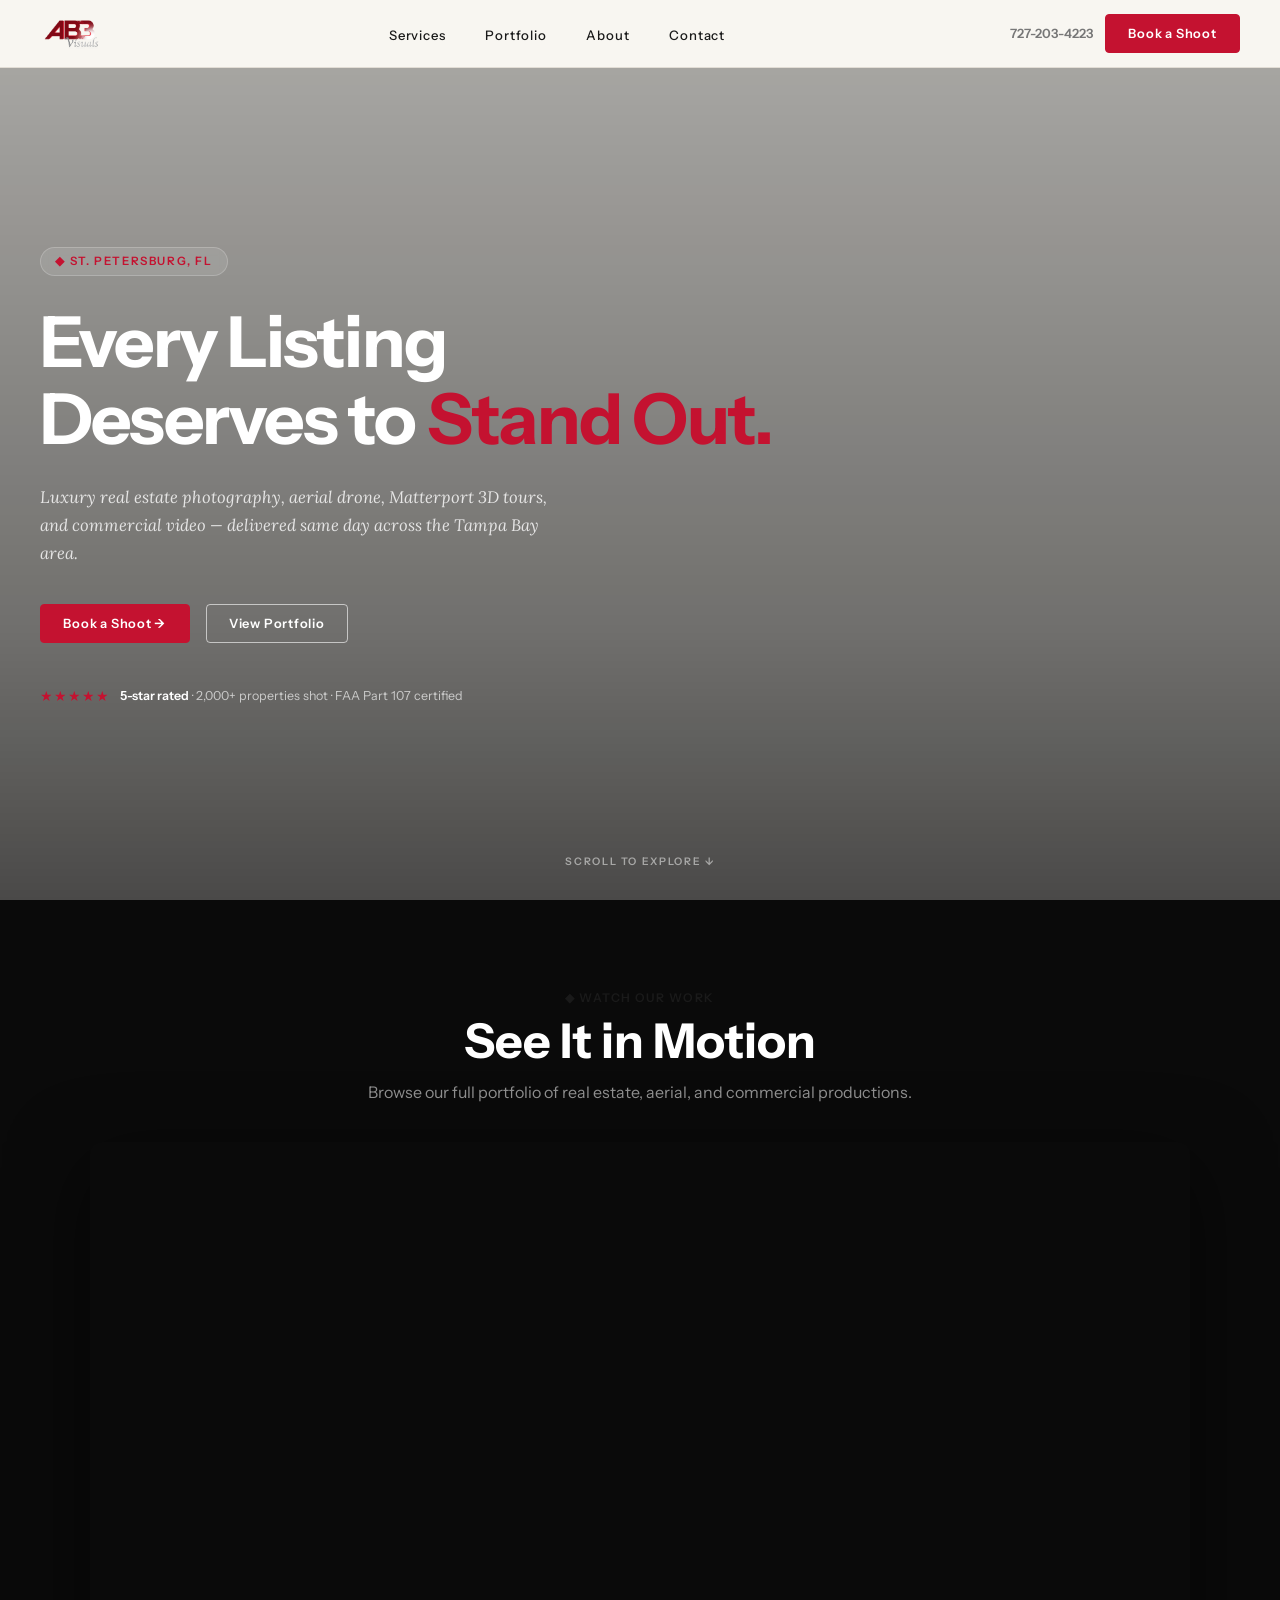
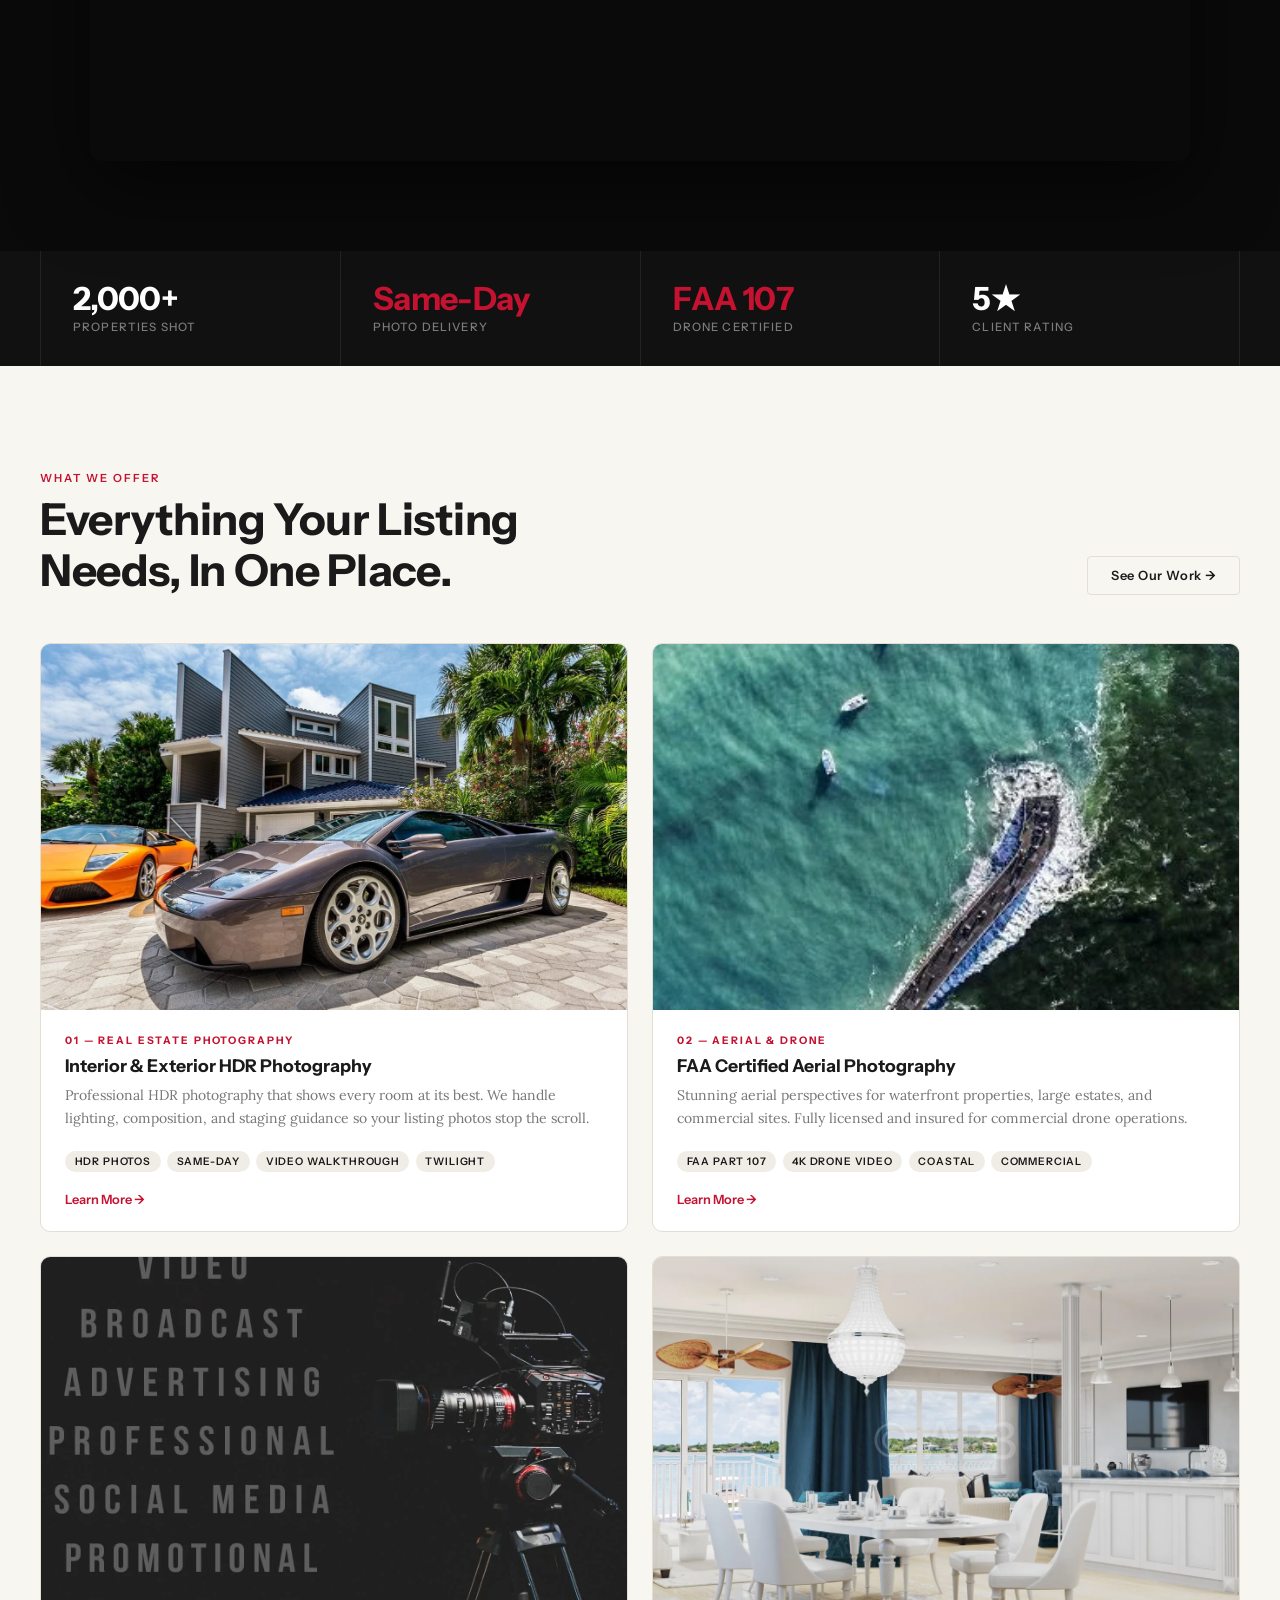
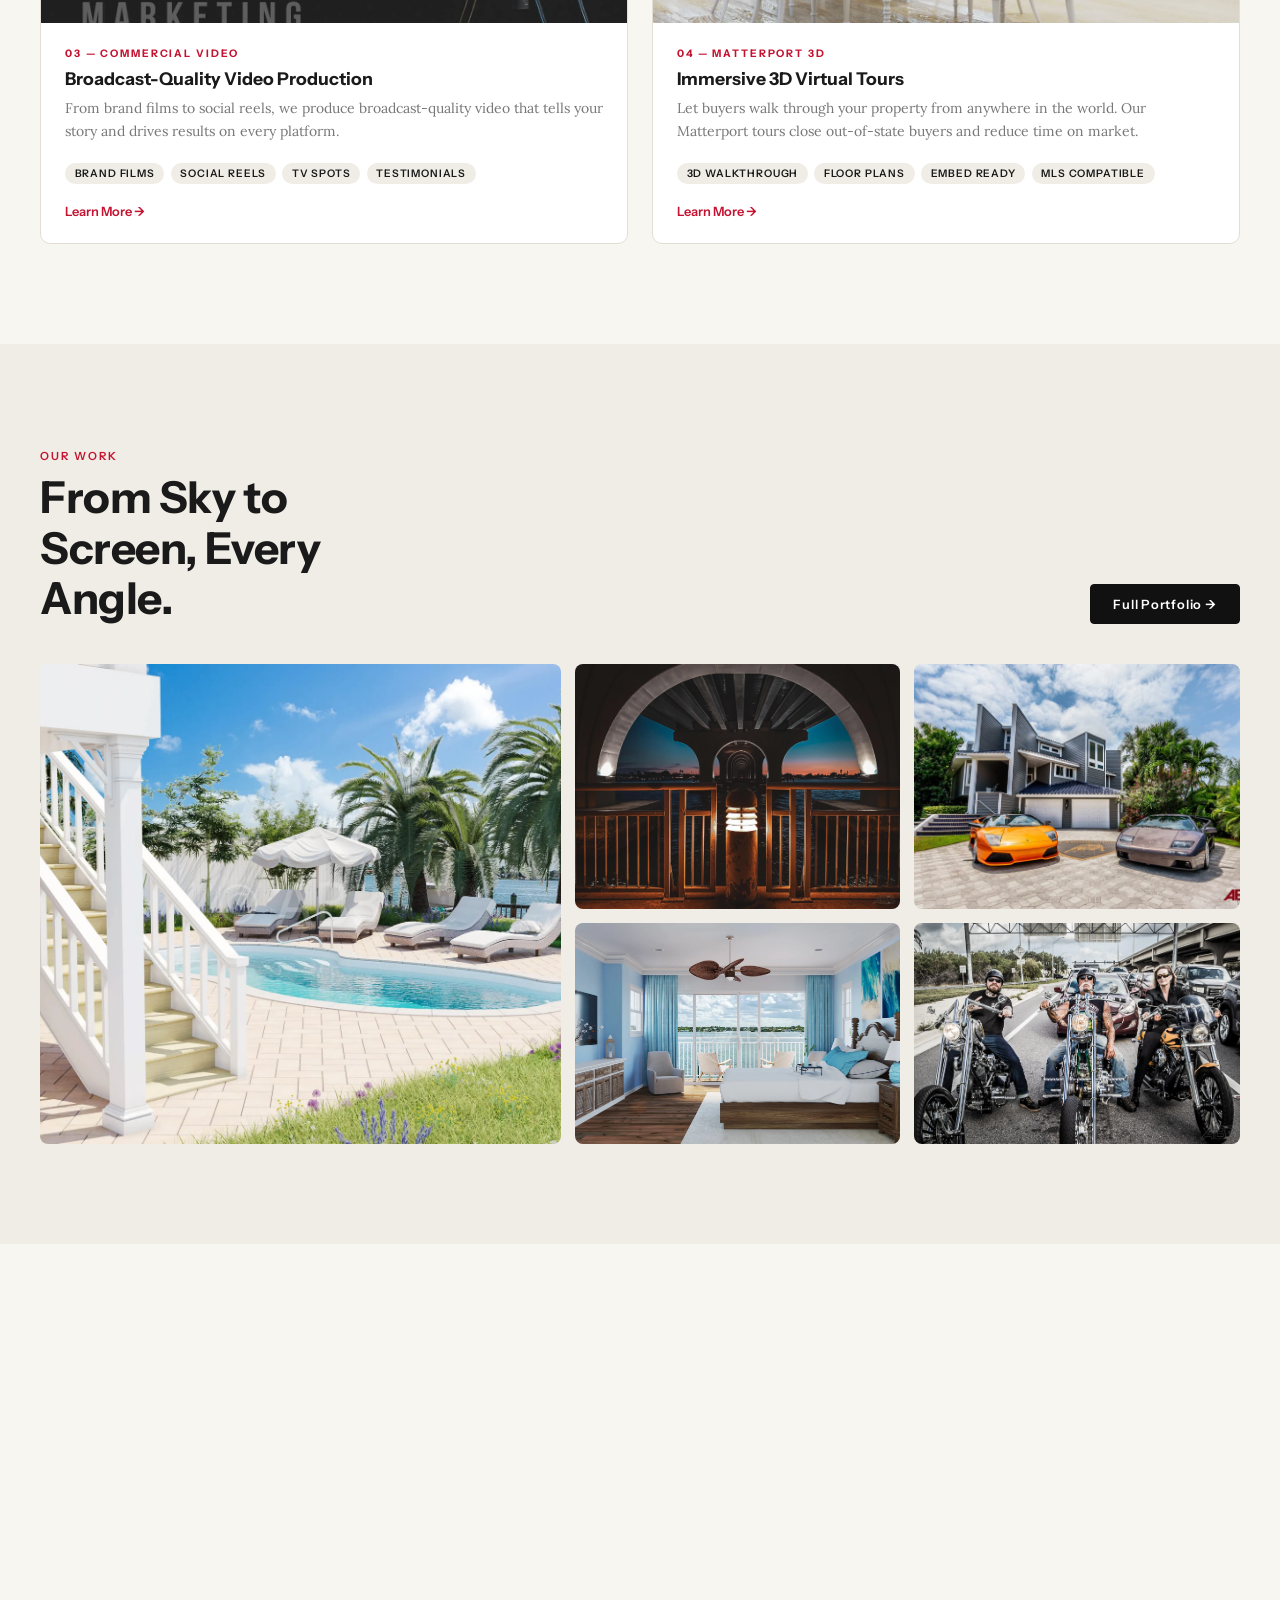
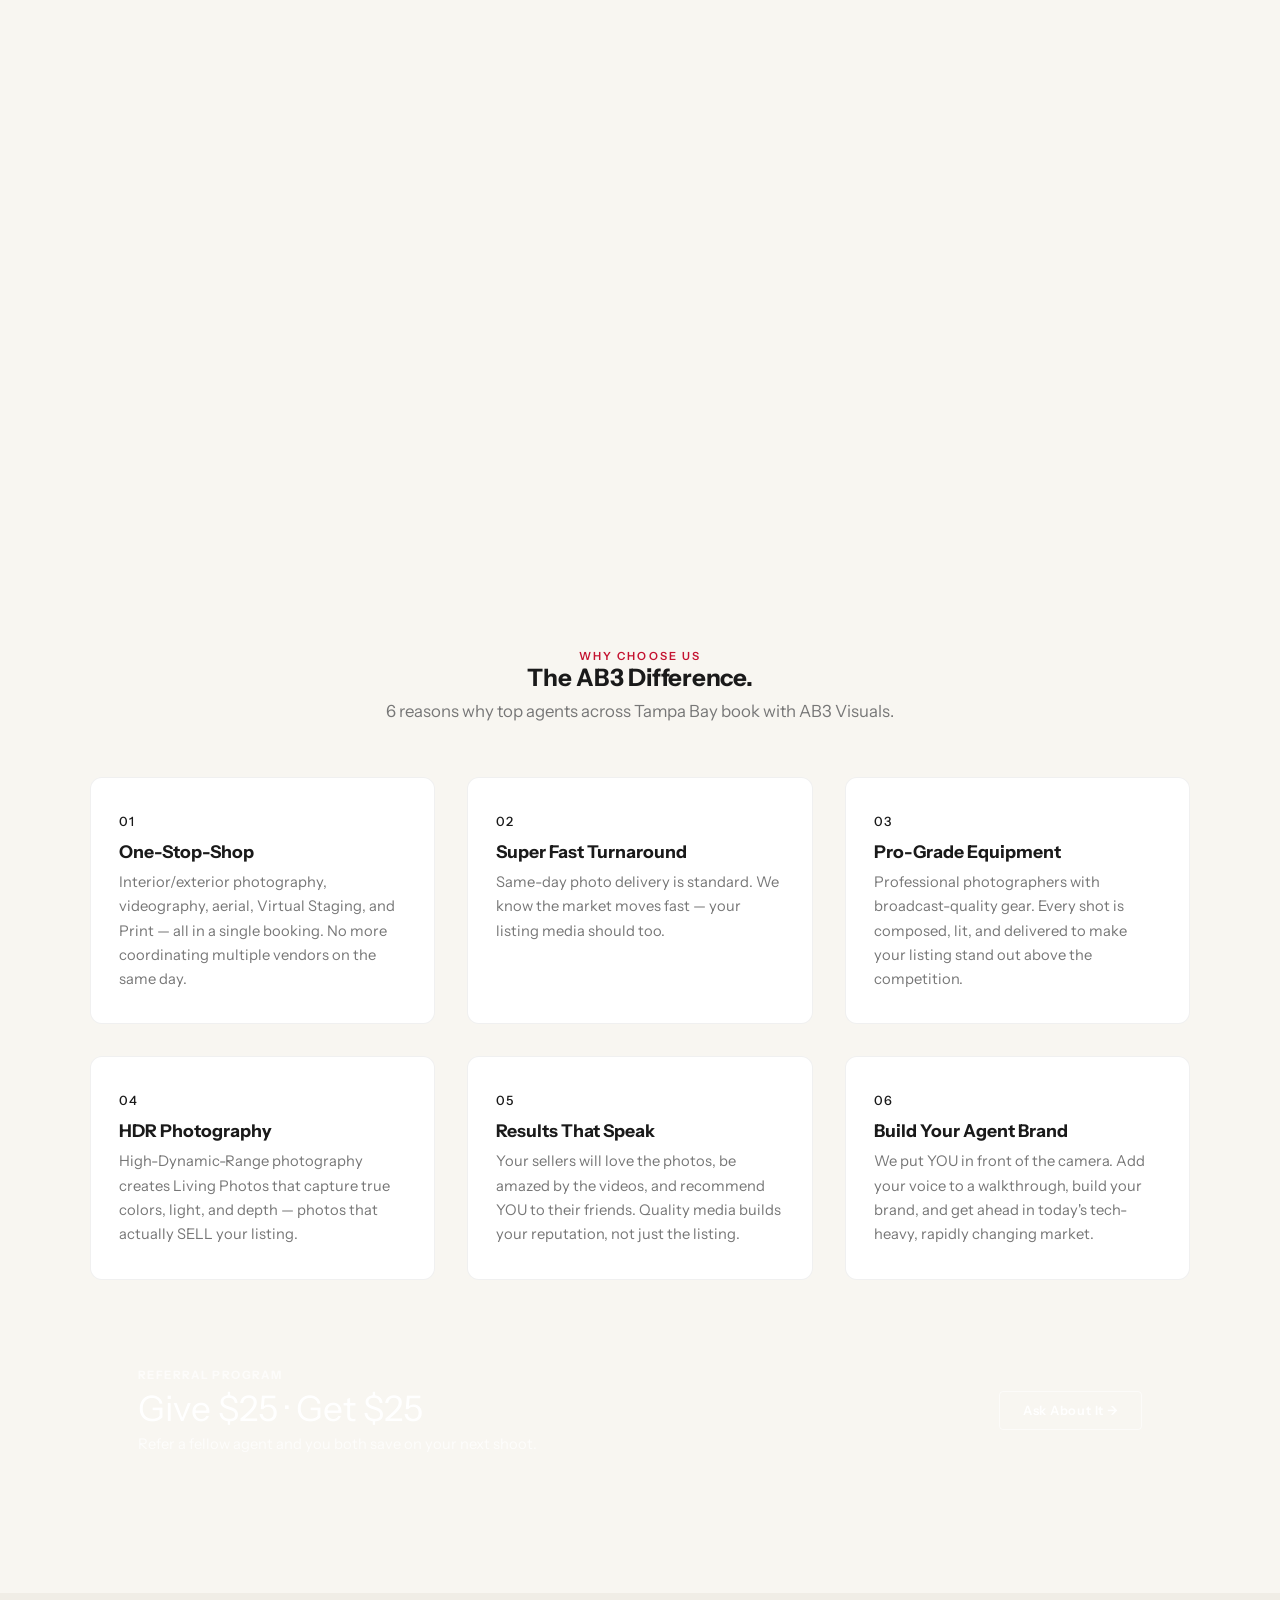
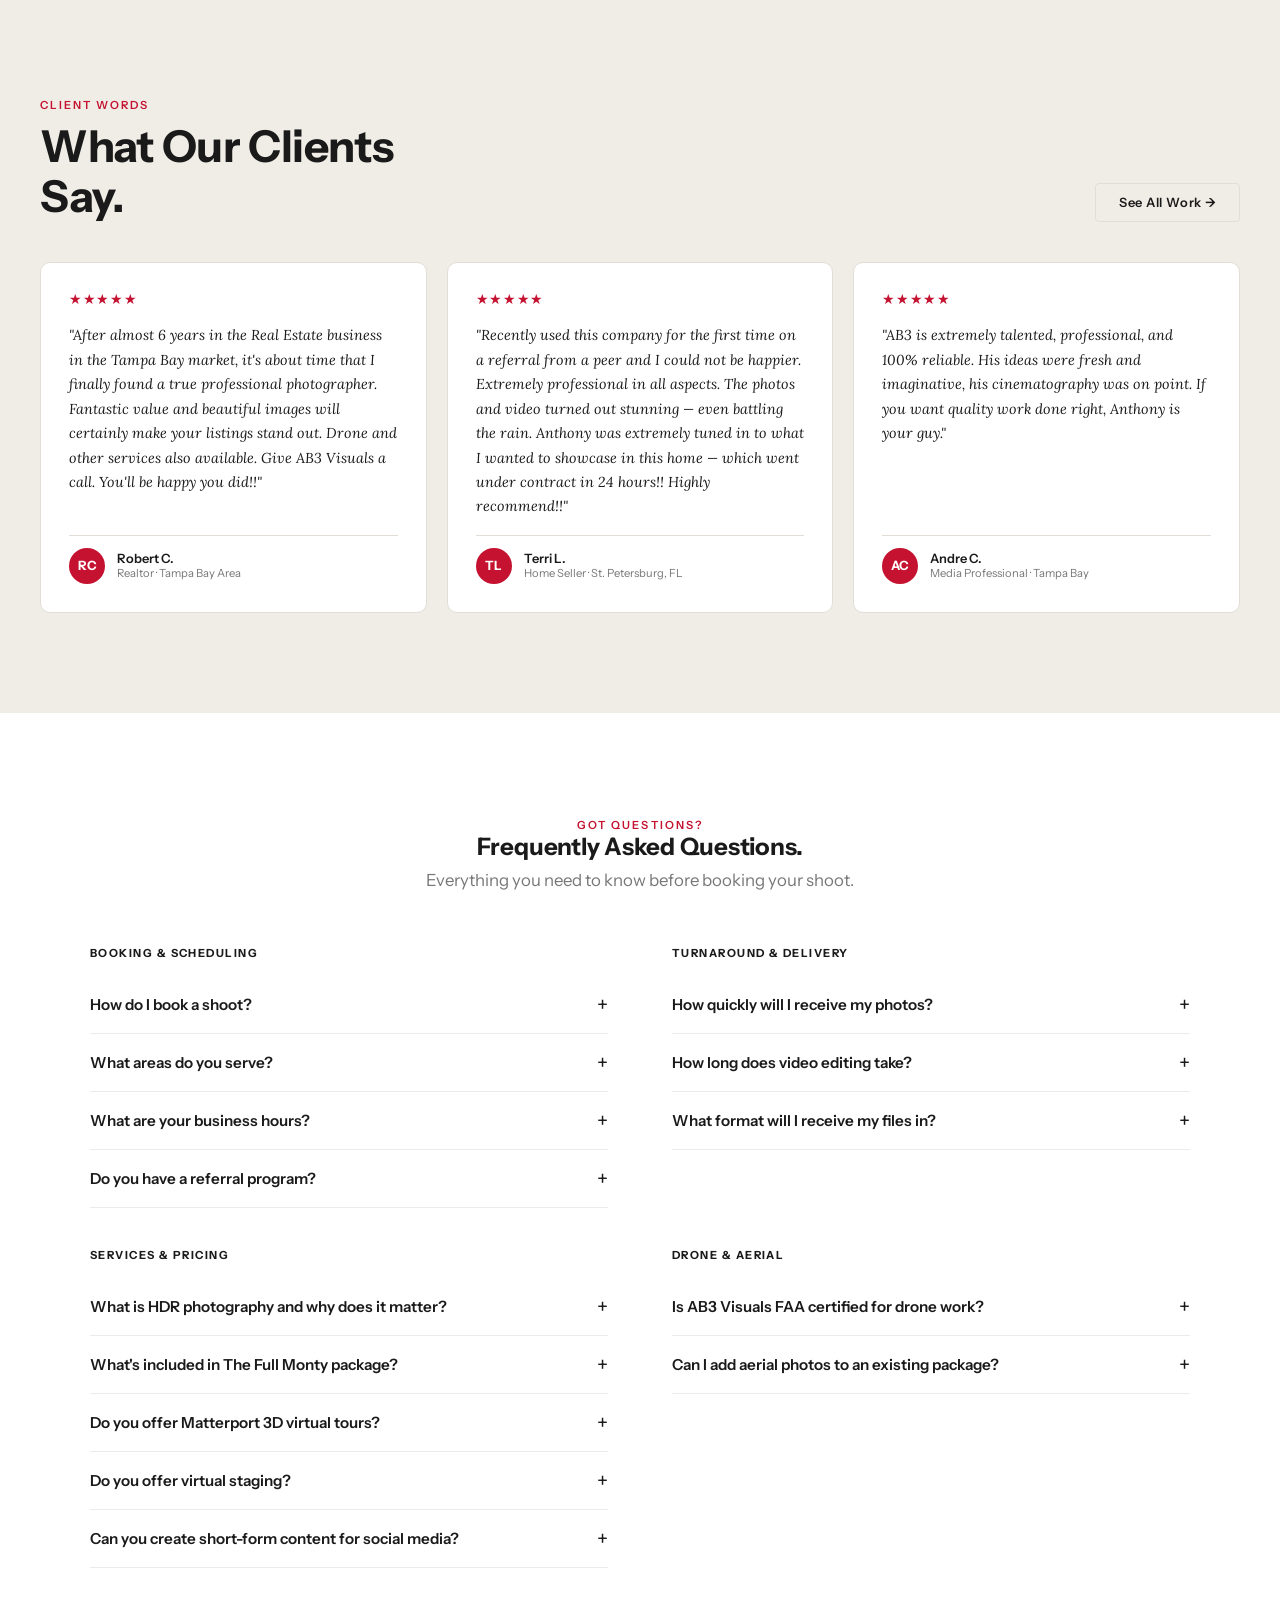
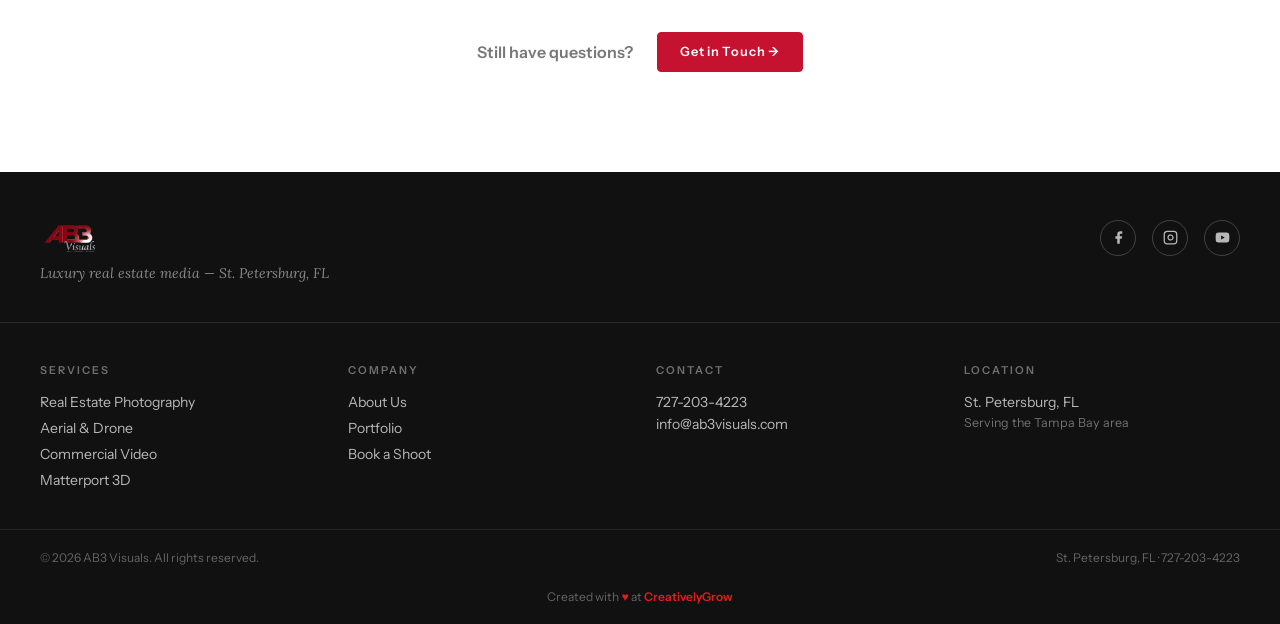
==== index.html @ 50bb9c0e "AB3 Visuals website with Decap CMS blog system" ====
<!DOCTYPE html>
<html lang="en">
<head>
  <meta charset="UTF-8" />
  <meta name="viewport" content="width=device-width, initial-scale=1.0" />
  <title>AB3 Visuals | Luxury Real Estate Photography & Video — St. Petersburg, FL</title>
  <meta name="description" content="AB3 Visuals delivers broadcast-quality real estate photography, aerial drone, Matterport 3D tours, and commercial video across the Tampa Bay area." />
  <link rel="canonical" href="https://ab3visuals.com/" />
  <link rel="preconnect" href="https://fonts.googleapis.com" />
  <link rel="preconnect" href="https://fonts.gstatic.com" crossorigin />
  <link href="https://fonts.googleapis.com/css2?family=Lora:ital,wght@0,400;0,500;1,400;1,500&family=Instrument+Sans:wght@300;400;500;600;700&display=swap" rel="stylesheet" />
  <link rel="stylesheet" href="css/styles.css" />
  <link rel="stylesheet" href="css/home.css" />

  <!-- Schema: LocalBusiness + Photographer -->
  <script type="application/ld+json">{"@context":"https://schema.org","@type":["LocalBusiness","Photographer"],"@id":"https://ab3visuals.com/#business","name":"AB3 Visuals","url":"https://ab3visuals.com","logo":"https://ab3visuals.com/images/logo.png","image":"https://ab3visuals.com/images/waldorf-astoria-residences-st-petersburg-florida.png","description":"Luxury real estate photography, aerial drone, Matterport 3D tours, and commercial video in St. Petersburg, FL.","telephone":"+17272034223","email":"info@ab3visuals.com","address":{"@type":"PostalAddress","addressLocality":"St. Petersburg","addressRegion":"FL","addressCountry":"US"},"geo":{"@type":"GeoCoordinates","latitude":27.7676,"longitude":-82.6403},"areaServed":{"@type":"GeoCircle","geoMidpoint":{"@type":"GeoCoordinates","latitude":27.7676,"longitude":-82.6403},"geoRadius":"80000"},"priceRange":"$$","sameAs":["https://www.facebook.com/ab3visuals","https://www.instagram.com/ab3visuals","https://www.youtube.com/ab3visuals"]}</script>
  <script type="application/ld+json">{"@context":"https://schema.org","@type":"WebSite","@id":"https://ab3visuals.com/#website","url":"https://ab3visuals.com","name":"AB3 Visuals","publisher":{"@id":"https://ab3visuals.com/#business"}}</script>
  <script type="application/ld+json">{"@context":"https://schema.org","@type":"WebPage","@id":"https://ab3visuals.com/#webpage","url":"https://ab3visuals.com","name":"AB3 Visuals — Luxury Real Estate Photography & Video","isPartOf":{"@id":"https://ab3visuals.com/#website"}}</script>
  <script type="application/ld+json">{"@context":"https://schema.org","@type":"ItemList","name":"AB3 Visuals Services","itemListElement":[{"@type":"ListItem","position":1,"name":"Real Estate Photography","url":"https://ab3visuals.com/services/real-estate.html"},{"@type":"ListItem","position":2,"name":"Aerial & Drone Photography","url":"https://ab3visuals.com/services/aerial.html"},{"@type":"ListItem","position":3,"name":"Commercial Video Production","url":"https://ab3visuals.com/services/commercials.html"},{"@type":"ListItem","position":4,"name":"Matterport 3D Virtual Tours","url":"https://ab3visuals.com/services/matterport.html"}]}</script>
  <script type="application/ld+json">{"@context":"https://schema.org","@type":"AggregateRating","itemReviewed":{"@id":"https://ab3visuals.com/#business"},"ratingValue":"5","reviewCount":"47","bestRating":"5","worstRating":"1"}</script>
  <script type="application/ld+json">{"@context":"https://schema.org","@type":"FAQPage","mainEntity":[{"@type":"Question","name":"How do I book a shoot?","acceptedAnswer":{"@type":"Answer","text":"Book online anytime at ab3visuals.com/book. Select your services, pick a date and time, and submit. A 30% deposit is required to secure your time slot due to high demand."}},{"@type":"Question","name":"What areas does AB3 Visuals serve?","acceptedAnswer":{"@type":"Answer","text":"We serve the entire Tampa Bay area — St. Petersburg, Tampa, Clearwater, Sarasota, and surrounding counties."}},{"@type":"Question","name":"What are your business hours?","acceptedAnswer":{"@type":"Answer","text":"Monday through Friday, 10:00 AM to 7:00 PM. Weekend shoots are available by appointment."}},{"@type":"Question","name":"Do you have a referral program?","acceptedAnswer":{"@type":"Answer","text":"Yes! Give $25, Get $25. Refer a fellow agent or client and you both receive a $25 credit toward your next shoot."}},{"@type":"Question","name":"How quickly will I receive my photos?","acceptedAnswer":{"@type":"Answer","text":"Same-day or next-morning delivery is standard for real estate photography."}},{"@type":"Question","name":"How long does video editing take?","acceptedAnswer":{"@type":"Answer","text":"Standard HD walkthrough videos are delivered within 1–2 business days. Lifestyle and luxury productions may take 3–5 business days."}},{"@type":"Question","name":"What is HDR photography?","acceptedAnswer":{"@type":"Answer","text":"HDR (High-Dynamic-Range) photography blends multiple exposures to capture true colors, natural light, and crisp detail — creating Living Photos that help sell the listing."}},{"@type":"Question","name":"What is included in The Full Monty package?","acceptedAnswer":{"@type":"Answer","text":"The Full Monty ($600 for homes under 2,500 sq ft) includes 35 HDR photos, a 1-minute HD walkthrough video, branded and unbranded versions, aerial photos, and drone video."}},{"@type":"Question","name":"Do you offer Matterport 3D virtual tours?","acceptedAnswer":{"@type":"Answer","text":"Yes. Matterport 3D tours start at $180 (up to 2,000 sq ft), $250 (up to 3,000 sq ft), and $320 (up to 4,000 sq ft)."}},{"@type":"Question","name":"Do you offer virtual staging?","acceptedAnswer":{"@type":"Answer","text":"Yes — $35 per image. Virtual staging digitally furnishes vacant rooms so buyers can visualize the space."}},{"@type":"Question","name":"Is AB3 Visuals FAA certified for drone work?","acceptedAnswer":{"@type":"Answer","text":"Yes. Anthony holds FAA Part 107 Remote Pilot certification for all commercial drone operations. Fully licensed and insured."}},{"@type":"Question","name":"Can I add aerial photos to an existing package?","acceptedAnswer":{"@type":"Answer","text":"Yes — aerial photos can be added to any photography package for $80. Aerial drone video is included in The Full Monty and HD Walkthrough packages."}}]}</script>
  <script type="application/ld+json">{"@context":"https://schema.org","@type":"ImageGallery","name":"AB3 Visuals Portfolio","url":"https://ab3visuals.com/portfolio.html","provider":{"@id":"https://ab3visuals.com/#business"}}</script>
  <script type="application/ld+json">{"@context":"https://schema.org","@type":"BreadcrumbList","itemListElement":[{"@type":"ListItem","position":1,"name":"Home","item":"https://ab3visuals.com/"}]}</script>
  <script type="application/ld+json">{"@context":"https://schema.org","@type":"VideoObject","name":"AB3 Visuals Client Reel","description":"Showcase of commercial video, real estate, and aerial work by AB3 Visuals.","contentUrl":"https://ab3visuals.com/images/ab3_client_video.mp4","thumbnailUrl":"https://ab3visuals.com/images/service-commercials.jpg","uploadDate":"2025-01-01","publisher":{"@id":"https://ab3visuals.com/#business"}}</script>
  <script type="application/ld+json">{"@context":"https://schema.org","@type":"ProfessionalService","name":"AB3 Visuals","serviceType":["Real Estate Photography","Aerial Photography","Commercial Video","Matterport 3D Tours"],"provider":{"@id":"https://ab3visuals.com/#business"},"areaServed":"Tampa Bay, FL"}</script>
</head>
<body>

  <a href="#main-content" class="skip-link">Skip to content</a>

  <nav class="nav" role="navigation" aria-label="Main navigation">
    <div class="nav__inner">
      <a href="/" class="nav__logo" aria-label="AB3 Visuals — Home">
        <img src="images/logo.png" alt="AB3 Visuals" class="nav__logo-img" />
      </a>
      <ul class="nav__links" role="list">
        <li><a href="#services">Services</a></li>
        <li><a href="portfolio.html">Portfolio</a></li>
        <li><a href="about.html">About</a></li>
        <li><a href="contact.html">Contact</a></li>
      </ul>
      <div class="nav__right" style="display:flex;align-items:center;gap:0.75rem">
        <a href="tel:+17272034223" style="font-family:var(--font-display);font-size:0.8rem;font-weight:600;color:var(--text-muted)">727-203-4223</a>
        <a href="book.html" class="btn btn-red">Book a Shoot</a>
        <button class="nav__hamburger" aria-label="Open menu" aria-expanded="false" aria-controls="mobile-nav">
          <span></span><span></span><span></span>
        </button>
      </div>
    </div>
  </nav>

  <div id="mobile-nav" class="nav__mobile" role="dialog" aria-label="Mobile navigation" aria-modal="true">
    <div class="nav__mobile-inner">
      <a href="#services">Services</a>
      <a href="portfolio.html">Portfolio</a>
      <a href="about.html">About</a>
      <a href="contact.html">Contact</a>
      <a href="book.html" class="btn btn-red" style="margin-top:1rem;font-size:1rem;padding:0.9rem 2rem">Book a Shoot</a>
    </div>
  </div>

  <main id="main-content">

    <!-- HERO -->
    <section class="hero" aria-label="Hero">
      <video class="hero__video" autoplay muted loop playsinline>
        <source src="assets/AI Video Generator March 14 2026.mp4" type="video/mp4" />
      </video>
      <div class="hero__overlay"></div>
      <div class="hero__inner">
        <div class="hero__tag fade-up">◆ St. Petersburg, FL</div>
        <h1 class="hero__headline fade-up">
          Every Listing<br>Deserves to <em>Stand Out.</em>
        </h1>
        <p class="hero__sub fade-up">
          Luxury real estate photography, aerial drone, Matterport 3D tours, and commercial video — delivered same day across the Tampa Bay area.
        </p>
        <div class="hero__actions fade-up">
          <a href="book.html" class="btn btn-red">Book a Shoot →</a>
          <a href="portfolio.html" class="btn btn-outline-white">View Portfolio</a>
        </div>
        <div class="hero__trust fade-up">
          <div class="hero__trust-stars">★★★★★</div>
          <p class="hero__trust-text"><strong>5-star rated</strong> · 2,000+ properties shot · FAA Part 107 certified</p>
        </div>
      </div>
      <div class="hero__scroll-hint">Scroll to explore ↓</div>
    </section>

    <!-- YOUTUBE PLAYLIST -->
    <section class="yt-section" aria-label="Our Work on YouTube">
      <div class="yt-section__inner">
        <div class="yt-section__header fade-up">
          <p class="section-label">◆ Watch Our Work</p>
          <h2>See It in Motion</h2>
          <p class="yt-section__sub">Browse our full portfolio of real estate, aerial, and commercial productions.</p>
        </div>
        <div class="yt-section__embed fade-up">
          <div class="yt-section__frame-wrap">
            <iframe
              src="https://www.youtube.com/embed/videoseries?si=vqJYOkiaxuszJe0x&list=PLpJmD_K3EXlA71f-clIvATzq4TgkFlPXQ"
              title="AB3 Visuals YouTube Playlist"
              frameborder="0"
              allow="accelerometer; autoplay; clipboard-write; encrypted-media; gyroscope; picture-in-picture; web-share"
              referrerpolicy="strict-origin-when-cross-origin"
              allowfullscreen
            ></iframe>
          </div>
        </div>
      </div>
    </section>

    <!-- STATS BAR -->
    <section class="stats-bar" aria-label="By the numbers">
      <div class="stats-bar__inner">
        <div class="stats-bar__item fade-up">
          <span class="stats-bar__num" data-count="2000" data-suffix="+"></span>
          <span class="stats-bar__label">Properties Shot</span>
        </div>
        <div class="stats-bar__item fade-up">
          <span class="stats-bar__num" data-text="Same-Day"></span>
          <span class="stats-bar__label">Photo Delivery</span>
        </div>
        <div class="stats-bar__item fade-up">
          <span class="stats-bar__num" data-text="FAA 107"></span>
          <span class="stats-bar__label">Drone Certified</span>
        </div>
        <div class="stats-bar__item fade-up">
          <span class="stats-bar__num" data-count="5" data-suffix="★"></span>
          <span class="stats-bar__label">Client Rating</span>
        </div>
      </div>
    </section>

    <!-- SERVICES -->
    <section class="services" id="services" aria-label="Our services">
      <div class="services__inner">
        <div class="services__header fade-up">
          <div>
            <span class="label">What We Offer</span>
            <h2 class="section-title services__title">Everything Your Listing Needs, In One Place.</h2>
          </div>
          <a href="portfolio.html" class="btn btn-outline" style="flex-shrink:0">See Our Work →</a>
        </div>
        <div class="services__grid">
          <a href="services/real-estate.html" class="service-card fade-up">
            <img src="images/service-realestate.jpg" alt="Real estate photography" class="service-card__img" loading="lazy" />
            <div class="service-card__body">
              <span class="service-card__num">01 — Real Estate Photography</span>
              <h3 class="service-card__title">Interior & Exterior HDR Photography</h3>
              <p class="service-card__desc">Professional HDR photography that shows every room at its best. We handle lighting, composition, and staging guidance so your listing photos stop the scroll.</p>
              <div class="service-card__tags">
                <span class="service-card__tag">HDR Photos</span>
                <span class="service-card__tag">Same-Day</span>
                <span class="service-card__tag">Video Walkthrough</span>
                <span class="service-card__tag">Twilight</span>
              </div>
              <span class="service-card__link">Learn More →</span>
            </div>
          </a>
          <a href="services/aerial.html" class="service-card fade-up">
            <img src="images/service-aerial.jpg" alt="Aerial drone photography" class="service-card__img" loading="lazy" />
            <div class="service-card__body">
              <span class="service-card__num">02 — Aerial & Drone</span>
              <h3 class="service-card__title">FAA Certified Aerial Photography</h3>
              <p class="service-card__desc">Stunning aerial perspectives for waterfront properties, large estates, and commercial sites. Fully licensed and insured for commercial drone operations.</p>
              <div class="service-card__tags">
                <span class="service-card__tag">FAA Part 107</span>
                <span class="service-card__tag">4K Drone Video</span>
                <span class="service-card__tag">Coastal</span>
                <span class="service-card__tag">Commercial</span>
              </div>
              <span class="service-card__link">Learn More →</span>
            </div>
          </a>
          <a href="services/commercials.html" class="service-card fade-up">
            <img src="images/service-commercials.jpg" alt="Commercial video production" class="service-card__img" loading="lazy" />
            <div class="service-card__body">
              <span class="service-card__num">03 — Commercial Video</span>
              <h3 class="service-card__title">Broadcast-Quality Video Production</h3>
              <p class="service-card__desc">From brand films to social reels, we produce broadcast-quality video that tells your story and drives results on every platform.</p>
              <div class="service-card__tags">
                <span class="service-card__tag">Brand Films</span>
                <span class="service-card__tag">Social Reels</span>
                <span class="service-card__tag">TV Spots</span>
                <span class="service-card__tag">Testimonials</span>
              </div>
              <span class="service-card__link">Learn More →</span>
            </div>
          </a>
          <a href="services/matterport.html" class="service-card fade-up">
            <img src="images/service-matterport.jpg" alt="Matterport 3D virtual tours" class="service-card__img" loading="lazy" />
            <div class="service-card__body">
              <span class="service-card__num">04 — Matterport 3D</span>
              <h3 class="service-card__title">Immersive 3D Virtual Tours</h3>
              <p class="service-card__desc">Let buyers walk through your property from anywhere in the world. Our Matterport tours close out-of-state buyers and reduce time on market.</p>
              <div class="service-card__tags">
                <span class="service-card__tag">3D Walkthrough</span>
                <span class="service-card__tag">Floor Plans</span>
                <span class="service-card__tag">Embed Ready</span>
                <span class="service-card__tag">MLS Compatible</span>
              </div>
              <span class="service-card__link">Learn More →</span>
            </div>
          </a>
        </div>
      </div>
    </section>

    <!-- PORTFOLIO PREVIEW -->
    <section class="portfolio-preview" aria-label="Portfolio preview">
      <div class="portfolio-preview__inner">
        <div class="portfolio-preview__header fade-up">
          <div>
            <span class="label">Our Work</span>
            <h2 class="section-title portfolio-preview__title">From Sky to Screen, Every Angle.</h2>
          </div>
          <a href="portfolio.html" class="btn btn-dark" style="flex-shrink:0">Full Portfolio →</a>
        </div>
        <div class="portfolio-preview__grid">
          <div class="pp-item pp-item--featured fade-up">
            <img src="images/portfolio-exterior.jpg" alt="Luxury exterior, St. Petersburg" loading="lazy" />
            <div class="pp-item__overlay"><span class="pp-item__label">Real Estate · Exterior</span></div>
          </div>
          <div class="pp-item fade-up">
            <img src="images/portfolio-bayway-aerial.jpg" alt="Bayway aerial view" loading="lazy" />
            <div class="pp-item__overlay"><span class="pp-item__label">Aerial · Bayway</span></div>
          </div>
          <div class="pp-item fade-up">
            <img src="images/portfolio-kitchen.jpg" alt="Gourmet kitchen" loading="lazy" />
            <div class="pp-item__overlay"><span class="pp-item__label">Real Estate · Interior</span></div>
          </div>
          <div class="pp-item fade-up">
            <img src="images/portfolio-bedroom.jpg" alt="Master suite" loading="lazy" />
            <div class="pp-item__overlay"><span class="pp-item__label">Real Estate · Master Suite</span></div>
          </div>
          <div class="pp-item fade-up">
            <img src="images/portfolio-commercial-building.jpg" alt="Commercial property" loading="lazy" />
            <div class="pp-item__overlay"><span class="pp-item__label">Commercial · Exterior</span></div>
          </div>
        </div>
      </div>
    </section>

    <!-- ABOUT / WHY US -->
    <section class="about-home" aria-label="About AB3 Visuals">
      <div class="about-home__inner">
        <div class="about-home__img-wrap fade-up">
          <img src="images/gallery-exterior.png" alt="AB3 Visuals at work" class="about-home__img" loading="lazy" />
          <div class="about-home__badge">
            <span class="about-home__badge-num">5★</span>
            <span class="about-home__badge-text">Rated</span>
          </div>
        </div>
        <div class="fade-up">
          <span class="label">About AB3 Visuals</span>
          <h2 class="section-title about-home__title">A Photographer's Precision. A Filmmaker's Vision.</h2>
          <p class="about-home__body">Anthony Bove III founded AB3 Visuals to bring a cinematographer's eye to real estate marketing across the Tampa Bay area. We believe every property deserves visuals that match its value — and every agent deserves a media partner they can count on.</p>
          <div class="about-home__features">
            <div class="about-home__feat">
              <div class="about-home__feat-icon">✈</div>
              <div>
                <p class="about-home__feat-title">FAA Part 107 Certified</p>
                <p class="about-home__feat-desc">Fully licensed for commercial drone operations — waterfront, coastal, and large estates.</p>
              </div>
            </div>
            <div class="about-home__feat">
              <div class="about-home__feat-icon">⚡</div>
              <div>
                <p class="about-home__feat-title">Same-Day Delivery</p>
                <p class="about-home__feat-desc">Photos delivered the same day or next morning so your listing goes live fast.</p>
              </div>
            </div>
            <div class="about-home__feat">
              <div class="about-home__feat-icon">🎬</div>
              <div>
                <p class="about-home__feat-title">Full-Service Production</p>
                <p class="about-home__feat-desc">Photos, video, drone, and 3D — all from one team, all in one shoot.</p>
              </div>
            </div>
          </div>
          <a href="about.html" class="btn btn-dark">Meet Anthony →</a>
        </div>
      </div>
    </section>

    <!-- THE AB3 DIFFERENCE -->
    <section class="ab3diff" aria-label="The AB3 Difference">
      <div class="ab3diff__inner">
        <div class="ab3diff__header fade-up">
          <span class="label">Why Choose Us</span>
          <h2 class="section-title">The AB3 Difference.</h2>
          <p class="ab3diff__sub">6 reasons why top agents across Tampa Bay book with AB3 Visuals.</p>
        </div>
        <div class="ab3diff__grid">
          <div class="ab3diff__item fade-up">
            <span class="ab3diff__num">01</span>
            <h3 class="ab3diff__title">One-Stop-Shop</h3>
            <p class="ab3diff__desc">Interior/exterior photography, videography, aerial, Virtual Staging, and Print — all in a single booking. No more coordinating multiple vendors on the same day.</p>
          </div>
          <div class="ab3diff__item fade-up">
            <span class="ab3diff__num">02</span>
            <h3 class="ab3diff__title">Super Fast Turnaround</h3>
            <p class="ab3diff__desc">Same-day photo delivery is standard. We know the market moves fast — your listing media should too.</p>
          </div>
          <div class="ab3diff__item fade-up">
            <span class="ab3diff__num">03</span>
            <h3 class="ab3diff__title">Pro-Grade Equipment</h3>
            <p class="ab3diff__desc">Professional photographers with broadcast-quality gear. Every shot is composed, lit, and delivered to make your listing stand out above the competition.</p>
          </div>
          <div class="ab3diff__item fade-up">
            <span class="ab3diff__num">04</span>
            <h3 class="ab3diff__title">HDR Photography</h3>
            <p class="ab3diff__desc">High-Dynamic-Range photography creates Living Photos that capture true colors, light, and depth — photos that actually SELL your listing.</p>
          </div>
          <div class="ab3diff__item fade-up">
            <span class="ab3diff__num">05</span>
            <h3 class="ab3diff__title">Results That Speak</h3>
            <p class="ab3diff__desc">Your sellers will love the photos, be amazed by the videos, and recommend YOU to their friends. Quality media builds your reputation, not just the listing.</p>
          </div>
          <div class="ab3diff__item fade-up">
            <span class="ab3diff__num">06</span>
            <h3 class="ab3diff__title">Build Your Agent Brand</h3>
            <p class="ab3diff__desc">We put YOU in front of the camera. Add your voice to a walkthrough, build your brand, and get ahead in today's tech-heavy, rapidly changing market.</p>
          </div>
        </div>
        <div class="ab3diff__referral fade-up">
          <div class="ab3diff__referral-text">
            <p class="ab3diff__referral-label">Referral Program</p>
            <p class="ab3diff__referral-headline">Give $25 · Get $25</p>
            <p class="ab3diff__referral-sub">Refer a fellow agent and you both save on your next shoot.</p>
          </div>
          <a href="contact.html" class="btn btn-outline-white">Ask About It →</a>
        </div>
      </div>
    </section>

    <!-- TESTIMONIALS -->
    <section class="testimonials" aria-label="Client testimonials">
      <div class="testimonials__inner">
        <div class="testimonials__header fade-up">
          <div>
            <span class="label">Client Words</span>
            <h2 class="section-title testimonials__title">What Our Clients Say.</h2>
          </div>
          <a href="portfolio.html" class="btn btn-outline" style="flex-shrink:0">See All Work →</a>
        </div>
        <div class="testimonials__grid">
          <div class="testimonial-card fade-up">
            <div class="testimonial-card__stars">★★★★★</div>
            <p class="testimonial-card__quote">"After almost 6 years in the Real Estate business in the Tampa Bay market, it's about time that I finally found a true professional photographer. Fantastic value and beautiful images will certainly make your listings stand out. Drone and other services also available. Give AB3 Visuals a call. You'll be happy you did!!"</p>
            <div class="testimonial-card__foot">
              <div class="testimonial-card__avatar">RC</div>
              <div>
                <p class="testimonial-card__author">Robert C.</p>
                <p class="testimonial-card__role">Realtor · Tampa Bay Area</p>
              </div>
            </div>
          </div>
          <div class="testimonial-card fade-up">
            <div class="testimonial-card__stars">★★★★★</div>
            <p class="testimonial-card__quote">"Recently used this company for the first time on a referral from a peer and I could not be happier. Extremely professional in all aspects. The photos and video turned out stunning — even battling the rain. Anthony was extremely tuned in to what I wanted to showcase in this home — which went under contract in 24 hours!! Highly recommend!!"</p>
            <div class="testimonial-card__foot">
              <div class="testimonial-card__avatar">TL</div>
              <div>
                <p class="testimonial-card__author">Terri L.</p>
                <p class="testimonial-card__role">Home Seller · St. Petersburg, FL</p>
              </div>
            </div>
          </div>
          <div class="testimonial-card fade-up">
            <div class="testimonial-card__stars">★★★★★</div>
            <p class="testimonial-card__quote">"AB3 is extremely talented, professional, and 100% reliable. His ideas were fresh and imaginative, his cinematography was on point. If you want quality work done right, Anthony is your guy."</p>
            <div class="testimonial-card__foot">
              <div class="testimonial-card__avatar">AC</div>
              <div>
                <p class="testimonial-card__author">Andre C.</p>
                <p class="testimonial-card__role">Media Professional · Tampa Bay</p>
              </div>
            </div>
          </div>
        </div>
      </div>
    </section>

    <!-- FAQ -->
    <section class="faq" id="faq" aria-label="Frequently asked questions">
      <div class="faq__inner">
        <div class="faq__header fade-up">
          <span class="label">Got Questions?</span>
          <h2 class="section-title">Frequently Asked Questions.</h2>
          <p class="faq__sub">Everything you need to know before booking your shoot.</p>
        </div>
        <div class="faq__grid">

          <!-- BOOKING -->
          <div class="faq__group fade-up">
            <p class="faq__group-label">Booking & Scheduling</p>
            <div class="faq__item">
              <button class="faq__q" aria-expanded="false">How do I book a shoot?</button>
              <div class="faq__a"><p>Book online anytime at <a href="book.html">ab3visuals.com/book</a>. Select your services, pick a date and time, and submit. A 30% deposit is required to secure your time slot due to high demand.</p></div>
            </div>
            <div class="faq__item">
              <button class="faq__q" aria-expanded="false">What areas do you serve?</button>
              <div class="faq__a"><p>We serve the entire Tampa Bay area — St. Petersburg, Tampa, Clearwater, Sarasota, and surrounding counties. Have a property outside that range? <a href="contact.html">Contact us</a> and we'll work something out.</p></div>
            </div>
            <div class="faq__item">
              <button class="faq__q" aria-expanded="false">What are your business hours?</button>
              <div class="faq__a"><p>Monday – Friday, 10:00 AM – 7:00 PM. Weekend shoots are available by appointment — reach us at <a href="tel:+17272034223">727-203-4223</a> or <a href="mailto:info@ab3visuals.com">info@ab3visuals.com</a>.</p></div>
            </div>
            <div class="faq__item">
              <button class="faq__q" aria-expanded="false">Do you have a referral program?</button>
              <div class="faq__a"><p>Yes! Give $25, Get $25. Refer a fellow agent or client and you both receive a $25 credit toward your next shoot. Ask us about it when you book.</p></div>
            </div>
          </div>

          <!-- DELIVERY -->
          <div class="faq__group fade-up">
            <p class="faq__group-label">Turnaround & Delivery</p>
            <div class="faq__item">
              <button class="faq__q" aria-expanded="false">How quickly will I receive my photos?</button>
              <div class="faq__a"><p>Same-day or next-morning delivery is standard for real estate photography. We know listings move fast — your media should too.</p></div>
            </div>
            <div class="faq__item">
              <button class="faq__q" aria-expanded="false">How long does video editing take?</button>
              <div class="faq__a"><p>Standard HD walkthrough videos are delivered within 1–2 business days. Lifestyle videos and luxury productions with custom motion graphics may take 3–5 business days depending on scope.</p></div>
            </div>
            <div class="faq__item">
              <button class="faq__q" aria-expanded="false">What format will I receive my files in?</button>
              <div class="faq__a"><p>Photos are delivered as MLS-ready, unbranded high-resolution JPEGs. Videos are provided in both branded and unbranded formats in MLS-compliant HD resolution. Vertical cuts for Reels/TikTok are also available.</p></div>
            </div>
          </div>

          <!-- SERVICES -->
          <div class="faq__group fade-up">
            <p class="faq__group-label">Services & Pricing</p>
            <div class="faq__item">
              <button class="faq__q" aria-expanded="false">What is HDR photography and why does it matter?</button>
              <div class="faq__a"><p>HDR (High-Dynamic-Range) photography blends multiple exposures to capture true colors, natural light, and crisp detail in every room. The result is Living Photos — images that show a property at its absolute best and actually help sell the listing.</p></div>
            </div>
            <div class="faq__item">
              <button class="faq__q" aria-expanded="false">What's included in The Full Monty package?</button>
              <div class="faq__a"><p>The Full Monty ($600 for homes under 2,500 sq ft) includes 35 HDR photos for MLS, a 1-minute HD walkthrough video with royalty-free music, branded and unbranded versions, plus aerial photos and drone video. Optional upgrades include voiceover, custom branding, AI transitions, and twilight photography.</p></div>
            </div>
            <div class="faq__item">
              <button class="faq__q" aria-expanded="false">Do you offer Matterport 3D virtual tours?</button>
              <div class="faq__a"><p>Yes. Matterport 3D tours start at $180 (up to 2,000 sq ft), $250 (up to 3,000 sq ft), and $320 (up to 4,000 sq ft). Black & white floor plan add-on is available for $50.</p></div>
            </div>
            <div class="faq__item">
              <button class="faq__q" aria-expanded="false">Do you offer virtual staging?</button>
              <div class="faq__a"><p>Yes — $35 per image. Virtual staging digitally furnishes vacant rooms so buyers can visualize the space. It's one of the most cost-effective upgrades for empty listings.</p></div>
            </div>
            <div class="faq__item">
              <button class="faq__q" aria-expanded="false">Can you create short-form content for social media?</button>
              <div class="faq__a"><p>Absolutely. We offer vertical follow-through videos optimized for Instagram Reels, TikTok, and YouTube Shorts — starting at $150 as an add-on to a photo package, or $250 standalone. Optional choreography add-on available for $100.</p></div>
            </div>
          </div>

          <!-- DRONE -->
          <div class="faq__group fade-up">
            <p class="faq__group-label">Drone & Aerial</p>
            <div class="faq__item">
              <button class="faq__q" aria-expanded="false">Is AB3 Visuals FAA certified for drone work?</button>
              <div class="faq__a"><p>Yes. Anthony holds FAA Part 107 Remote Pilot certification for all commercial drone operations. We are fully licensed and insured — safe to fly for waterfront, coastal, and large estate properties across Tampa Bay.</p></div>
            </div>
            <div class="faq__item">
              <button class="faq__q" aria-expanded="false">Can I add aerial photos to an existing package?</button>
              <div class="faq__a"><p>Yes — aerial photos can be added to any photography package for $80. Aerial drone video is included in The Full Monty combo and the HD Walkthrough package. Standalone aerial quotes available on request.</p></div>
            </div>
          </div>

        </div>

        <div class="faq__cta fade-up">
          <p>Still have questions?</p>
          <a href="contact.html" class="btn btn-red">Get in Touch →</a>
        </div>
      </div>
    </section>

    <!-- CONTACT -->
  </main>

  <footer class="footer" role="contentinfo">
    <div class="footer__top">
      <div>
        <a href="/"><img src="images/logo.png" alt="AB3 Visuals" class="footer__logo-img" /></a>
        <p class="footer__tagline">Luxury real estate media — St. Petersburg, FL</p>
      </div>
      <div class="footer__social" aria-label="Social media">
        <a href="https://www.facebook.com/ab3visuals" aria-label="Facebook" target="_blank" rel="noopener"><svg viewBox="0 0 24 24" fill="currentColor"><path d="M18 2h-3a5 5 0 0 0-5 5v3H7v4h3v8h4v-8h3l1-4h-4V7a1 1 0 0 1 1-1h3z"/></svg></a>
        <a href="https://www.instagram.com/ab3visuals" aria-label="Instagram" target="_blank" rel="noopener"><svg viewBox="0 0 24 24" fill="none" stroke="currentColor" stroke-width="2"><rect x="2" y="2" width="20" height="20" rx="5"/><path d="M16 11.37A4 4 0 1 1 12.63 8 4 4 0 0 1 16 11.37z"/><line x1="17.5" y1="6.5" x2="17.51" y2="6.5"/></svg></a>
        <a href="https://www.youtube.com/ab3visuals" aria-label="YouTube" target="_blank" rel="noopener"><svg viewBox="0 0 24 24" fill="currentColor"><path d="M22.54 6.42a2.78 2.78 0 0 0-1.95-1.96C18.88 4 12 4 12 4s-6.88 0-8.59.46a2.78 2.78 0 0 0-1.95 1.96A29 29 0 0 0 1 12a29 29 0 0 0 .46 5.58A2.78 2.78 0 0 0 3.41 19.6C5.12 20 12 20 12 20s6.88 0 8.59-.46a2.78 2.78 0 0 0 1.95-1.95A29 29 0 0 0 23 12a29 29 0 0 0-.46-5.58z"/><polygon points="9.75 15.02 15.5 12 9.75 8.98 9.75 15.02" fill="#111"/></svg></a>
      </div>
    </div>
    <div class="footer__cols">
      <div>
        <p class="footer__col-head">Services</p>
        <nav class="footer__col-links"><a href="services/real-estate.html">Real Estate Photography</a><a href="services/aerial.html">Aerial & Drone</a><a href="services/commercials.html">Commercial Video</a><a href="services/matterport.html">Matterport 3D</a></nav>
      </div>
      <div>
        <p class="footer__col-head">Company</p>
        <nav class="footer__col-links"><a href="about.html">About Us</a><a href="portfolio.html">Portfolio</a><a href="contact.html">Book a Shoot</a></nav>
      </div>
      <div>
        <p class="footer__col-head">Contact</p>
        <p class="footer__col-text"><a href="tel:+17272034223" style="color:rgba(255,255,255,0.7)">727-203-4223</a></p>
        <p class="footer__col-text" style="margin-top:0.3rem"><a href="mailto:info@ab3visuals.com" style="color:rgba(255,255,255,0.7)">info@ab3visuals.com</a></p>
      </div>
      <div>
        <p class="footer__col-head">Location</p>
        <p class="footer__col-text">St. Petersburg, FL</p>
        <p class="footer__col-text" style="margin-top:0.3rem;font-size:0.78rem;color:rgba(255,255,255,0.4)">Serving the Tampa Bay area</p>
      </div>
    </div>
    <div class="footer__bottom">
      <p class="footer__copy">© 2026 AB3 Visuals. All rights reserved.</p>
      <p class="footer__copy">St. Petersburg, FL · 727-203-4223</p>
      <p class="footer__copy footer__credit">Created with <span class="footer__heart">♥</span> at <a href="https://creativelygrow.com" target="_blank" rel="noopener" class="footer__cg">CreativelyGrow</a></p>
    </div>
  </footer>

  <script src="js/main.js"></script>
</body>
</html>
---- css/styles.css ----
/* ============================================
   AB3 VISUALS — Design System
   Clean modern · warm cream · red accent
   ============================================ */

/* --- Tokens --- */
:root {
  --bg:        #F8F6F1;       /* warm cream */
  --bg-white:  #FFFFFF;
  --surface:   #F0EDE6;       /* darker cream for cards / alt sections */
  --dark:      #111111;       /* near-black for dark sections */
  --text:      #1A1A1A;
  --text-muted:#777777;
  --brand:     #C41230;
  --brand-dk:  #A00F28;
  --border:    1px solid #E2DDD5;
  --border-c:  #E2DDD5;
  --radius:    4px;

  --font-display: 'Instrument Sans', sans-serif;
  --font-body:    'Lora', serif;
  --nav-h: 68px;
}

/* --- Reset --- */
*, *::before, *::after { box-sizing: border-box; margin: 0; padding: 0; }
html { font-size: 16px; scroll-behavior: smooth; }
body {
  background: var(--bg);
  color: var(--text);
  font-family: var(--font-display);
  -webkit-font-smoothing: antialiased;
  overflow-x: hidden;
}
img, video { display: block; max-width: 100%; }
a { color: inherit; text-decoration: none; }
ul { list-style: none; }
button { cursor: pointer; border: none; background: none; font: inherit; }

/* --- Skip link --- */
.skip-link {
  position: absolute; top: -100px; left: 1rem;
  background: var(--brand); color: #fff;
  padding: 0.5rem 1rem; z-index: 9999;
  font-size: 0.875rem; transition: top 0.2s;
}
.skip-link:focus { top: 1rem; }

/* ============================================
   NAV
   ============================================ */
.nav {
  position: fixed;
  top: 0; left: 0; right: 0;
  z-index: 100;
  background: var(--bg);
  border-bottom: var(--border);
  height: var(--nav-h);
  transition: box-shadow 0.3s, background 0.3s;
}
.nav.is-scrolled {
  background: rgba(248,246,241,0.97);
  box-shadow: 0 2px 24px rgba(0,0,0,0.07);
}
.nav__inner {
  display: flex;
  align-items: center;
  justify-content: space-between;
  height: 100%;
  padding: 0 2.5rem;
  max-width: 1400px;
  margin: 0 auto;
}
.nav__logo-img { height: 38px; width: auto; }
.nav__links {
  display: flex;
  gap: 2.5rem;
}
.nav__links a {
  font-family: var(--font-display);
  font-size: 0.82rem;
  font-weight: 500;
  letter-spacing: 0.06em;
  color: var(--text);
  transition: color 0.2s;
  position: relative;
}
.nav__links a::after {
  content: '';
  position: absolute;
  bottom: -3px; left: 0; right: 0;
  height: 1.5px;
  background: var(--brand);
  transform: scaleX(0);
  transform-origin: left;
  transition: transform 0.25s;
}
.nav__links a:hover { color: var(--brand); }
.nav__links a:hover::after,
.nav__links a[aria-current="page"]::after { transform: scaleX(1); }
.nav__links a[aria-current="page"] { color: var(--brand); }

/* Buttons */
.btn {
  display: inline-flex;
  align-items: center;
  gap: 0.45rem;
  font-family: var(--font-display);
  font-size: 0.8rem;
  font-weight: 600;
  letter-spacing: 0.06em;
  padding: 0.7rem 1.4rem;
  border-radius: var(--radius);
  transition: background 0.22s, color 0.22s, border-color 0.22s, transform 0.15s;
  white-space: nowrap;
  border: 1.5px solid transparent;
}
.btn:active { transform: scale(0.98); }

.btn-red {
  background: var(--brand);
  color: #fff;
  border-color: var(--brand);
}
.btn-red:hover { background: var(--brand-dk); border-color: var(--brand-dk); }

.btn-dark {
  background: var(--dark);
  color: #fff;
  border-color: var(--dark);
}
.btn-dark:hover { background: var(--brand); border-color: var(--brand); }

.btn-outline {
  background: transparent;
  color: var(--text);
  border-color: var(--border-c);
}
.btn-outline:hover { border-color: var(--text); }

.btn-outline-red {
  background: transparent;
  color: var(--brand);
  border-color: var(--brand);
}
.btn-outline-red:hover { background: var(--brand); color: #fff; }

.btn-white {
  background: #fff;
  color: var(--text);
  border-color: #fff;
}
.btn-white:hover { background: var(--brand); color: #fff; border-color: var(--brand); }

.btn-outline-white {
  background: transparent;
  color: #fff;
  border-color: rgba(255,255,255,0.6);
}
.btn-outline-white:hover { border-color: #fff; background: rgba(255,255,255,0.1); }

/* Hamburger */
.nav__hamburger {
  display: none;
  flex-direction: column;
  gap: 5px;
  width: 28px;
  padding: 4px 0;
}
.nav__hamburger span {
  display: block;
  height: 1.5px;
  background: var(--text);
  transition: transform 0.3s, opacity 0.3s;
}
.nav__hamburger.is-open span:nth-child(1) { transform: translateY(6.5px) rotate(45deg); }
.nav__hamburger.is-open span:nth-child(2) { opacity: 0; }
.nav__hamburger.is-open span:nth-child(3) { transform: translateY(-6.5px) rotate(-45deg); }

/* Mobile nav */
.nav__mobile {
  position: fixed;
  inset: 0;
  background: var(--dark);
  z-index: 99;
  display: flex;
  align-items: center;
  justify-content: center;
  transform: translateX(100%);
  transition: transform 0.4s cubic-bezier(0.76, 0, 0.24, 1);
}
.nav__mobile.is-open { transform: translateX(0); }
.nav__mobile-inner {
  display: flex;
  flex-direction: column;
  align-items: center;
  gap: 1.75rem;
  text-align: center;
}
.nav__mobile-inner a {
  font-family: var(--font-display);
  font-size: clamp(1.8rem, 7vw, 3rem);
  font-weight: 700;
  color: #fff;
  transition: color 0.2s;
}
.nav__mobile-inner a:hover { color: var(--brand); }

/* ============================================
   UTILITY
   ============================================ */
.label {
  display: inline-block;
  font-family: var(--font-display);
  font-size: 0.7rem;
  font-weight: 600;
  letter-spacing: 0.18em;
  text-transform: uppercase;
  color: var(--brand);
}

.section-title {
  font-family: var(--font-display);
  font-weight: 700;
  color: var(--text);
  line-height: 1.15;
  letter-spacing: -0.01em;
}

/* Fade-up animation */
.fade-up {
  opacity: 0;
  transform: translateY(28px);
  transition: opacity 0.65s ease, transform 0.65s ease;
}
.fade-up.is-visible { opacity: 1; transform: translateY(0); }

/* ============================================
   FOOTER
   ============================================ */
.footer {
  background: var(--dark);
  color: #fff;
}
.footer__top {
  border-bottom: 1px solid rgba(255,255,255,0.1);
  padding: 3rem 2.5rem 2.5rem;
  max-width: 1400px;
  margin: 0 auto;
  display: grid;
  grid-template-columns: 1fr auto;
  gap: 3rem;
  align-items: start;
}
.footer__logo-img { height: 36px; width: auto; }
.footer__tagline {
  font-family: var(--font-body);
  font-style: italic;
  font-size: 0.875rem;
  color: rgba(255,255,255,0.5);
  margin-top: 0.5rem;
}
.footer__social {
  display: flex;
  gap: 1rem;
}
.footer__social a {
  width: 36px;
  height: 36px;
  border: 1px solid rgba(255,255,255,0.2);
  border-radius: 50%;
  display: flex;
  align-items: center;
  justify-content: center;
  color: rgba(255,255,255,0.7);
  transition: border-color 0.2s, color 0.2s;
}
.footer__social a:hover { border-color: var(--brand); color: var(--brand); }
.footer__social svg { width: 15px; height: 15px; }

.footer__cols {
  display: grid;
  grid-template-columns: repeat(4, 1fr);
  gap: 2rem;
  padding: 2.5rem;
  max-width: 1400px;
  margin: 0 auto;
  border-bottom: 1px solid rgba(255,255,255,0.08);
}
.footer__col-head {
  font-family: var(--font-display);
  font-size: 0.68rem;
  font-weight: 600;
  letter-spacing: 0.18em;
  text-transform: uppercase;
  color: rgba(255,255,255,0.4);
  margin-bottom: 1rem;
}
.footer__col-links { display: flex; flex-direction: column; gap: 0.5rem; }
.footer__col-links a,
.footer__col-text {
  font-family: var(--font-display);
  font-size: 0.875rem;
  color: rgba(255,255,255,0.7);
  transition: color 0.2s;
}
.footer__col-links a:hover { color: #fff; }

.footer__bottom {
  display: flex;
  align-items: center;
  justify-content: space-between;
  padding: 1.25rem 2.5rem;
  max-width: 1400px;
  margin: 0 auto;
  gap: 1rem;
  flex-wrap: wrap;
}
.footer__copy {
  font-family: var(--font-display);
  font-size: 0.75rem;
  color: rgba(255,255,255,0.35);
}
.footer__credit {
  width: 100%;
  text-align: center;
  margin-top: 0.5rem;
}
.footer__heart {
  color: #e31c1c;
  display: inline-block;
  animation: heartPulse 1.4s ease-in-out infinite;
}
@keyframes heartPulse {
  0%, 100% { transform: scale(1); }
  15%       { transform: scale(1.35); }
  30%       { transform: scale(1); }
  45%       { transform: scale(1.18); }
  60%       { transform: scale(1); }
}
.footer__cg {
  color: #e31c1c;
  text-decoration: none;
  font-weight: 600;
}
.footer__cg:hover { text-decoration: underline; }

/* ============================================
   RESPONSIVE
   ============================================ */
@media (max-width: 900px) {
  .nav__links, .nav__right .btn { display: none; }
  .nav__hamburger { display: flex; }
  .nav__inner { padding: 0 1.25rem; }
}
@media (max-width: 768px) {
  .footer__top { grid-template-columns: 1fr; gap: 1.5rem; }
  .footer__cols { grid-template-columns: 1fr 1fr; }
  .footer__bottom { flex-direction: column; align-items: flex-start; }
}
@media (max-width: 480px) {
  .footer__cols { grid-template-columns: 1fr; }
}
---- css/home.css ----
/* ============================================
   AB3 VISUALS — Homepage Styles
   Clean modern · warm cream · red accent
   ============================================ */

/* ============================================
   1. HERO — full-bleed video background
   ============================================ */
.hero {
  position: relative;
  min-height: 100vh;
  display: flex;
  align-items: center;
  overflow: hidden;
}

/* Background video */
.hero__video {
  position: absolute;
  inset: 0;
  width: 100%;
  height: 100%;
  object-fit: cover;
  z-index: 0;
}

/* Dark gradient overlay for text readability */
.hero__overlay {
  position: absolute;
  inset: 0;
  background: linear-gradient(
    to bottom,
    rgba(0,0,0,0.3) 0%,
    rgba(0,0,0,0.55) 70%,
    rgba(0,0,0,0.7) 100%
  );
  z-index: 1;
}

/* Content layer */
.hero__inner {
  position: relative;
  z-index: 2;
  width: 100%;
  max-width: 1400px;
  margin: 0 auto;
  padding: calc(var(--nav-h) + 5rem) 2.5rem 6rem;
}

.hero__tag {
  display: inline-flex;
  align-items: center;
  gap: 0.4rem;
  font-family: var(--font-display);
  font-size: 0.72rem;
  font-weight: 600;
  letter-spacing: 0.14em;
  text-transform: uppercase;
  color: var(--brand);
  background: rgba(255,255,255,0.1);
  border: 1px solid rgba(255,255,255,0.2);
  padding: 0.4rem 0.9rem;
  border-radius: 100px;
  margin-bottom: 1.75rem;
  backdrop-filter: blur(4px);
}

.hero__headline {
  font-family: var(--font-display);
  font-size: clamp(42px, 5.5vw, 80px);
  font-weight: 700;
  line-height: 1.1;
  letter-spacing: -0.025em;
  color: #fff;
  margin-bottom: 1.5rem;
  max-width: 820px;
}
.hero__headline em {
  font-style: normal;
  color: var(--brand);
}

.hero__sub {
  font-family: var(--font-body);
  font-style: italic;
  font-size: clamp(0.95rem, 1.3vw, 1.15rem);
  line-height: 1.7;
  color: rgba(255,255,255,0.8);
  max-width: 520px;
  margin-bottom: 2.25rem;
}

.hero__actions {
  display: flex;
  align-items: center;
  gap: 1rem;
  flex-wrap: wrap;
}

.hero__trust {
  display: flex;
  align-items: center;
  gap: 0.6rem;
  margin-top: 2.75rem;
}
.hero__trust-stars {
  color: var(--brand);
  font-size: 0.9rem;
  letter-spacing: 1px;
}
.hero__trust-text {
  font-family: var(--font-display);
  font-size: 0.78rem;
  color: rgba(255,255,255,0.65);
}
.hero__trust-text strong {
  color: #fff;
  font-weight: 600;
}

/* Scroll hint */
.hero__scroll-hint {
  position: absolute;
  bottom: 2rem;
  left: 50%;
  transform: translateX(-50%);
  z-index: 2;
  font-family: var(--font-display);
  font-size: 0.65rem;
  font-weight: 600;
  letter-spacing: 0.16em;
  text-transform: uppercase;
  color: rgba(255,255,255,0.5);
  animation: scrollBounce 2s ease-in-out infinite;
}
@keyframes scrollBounce {
  0%, 100% { transform: translateX(-50%) translateY(0); }
  50% { transform: translateX(-50%) translateY(5px); }
}

/* ============================================
   2. STATS BAR
   ============================================ */
.stats-bar {
  background: var(--dark);
  padding: 0 2.5rem;
}
.stats-bar__inner {
  max-width: 1400px;
  margin: 0 auto;
  display: grid;
  grid-template-columns: repeat(4, 1fr);
  border-left: 1px solid rgba(255,255,255,0.08);
}
.stats-bar__item {
  padding: 2rem 2rem 2rem 2rem;
  border-right: 1px solid rgba(255,255,255,0.08);
  display: flex;
  flex-direction: column;
  gap: 0.3rem;
}
.stats-bar__num {
  font-family: var(--font-display);
  font-size: clamp(1.75rem, 2.5vw, 2.5rem);
  font-weight: 700;
  letter-spacing: -0.02em;
  color: #fff;
  line-height: 1;
}
.stats-bar__num span { color: var(--brand); }
.stats-bar__label {
  font-family: var(--font-display);
  font-size: 0.72rem;
  font-weight: 500;
  letter-spacing: 0.1em;
  text-transform: uppercase;
  color: rgba(255,255,255,0.45);
}

/* ============================================
   3. SERVICES — card grid
   ============================================ */
.services {
  background: var(--bg);
  padding: 100px 2.5rem;
}
.services__inner { max-width: 1400px; margin: 0 auto; }
.services__header {
  display: flex;
  align-items: flex-end;
  justify-content: space-between;
  gap: 2rem;
  margin-bottom: 3rem;
}
.services__title {
  font-size: clamp(28px, 3.5vw, 44px);
  max-width: 480px;
  margin-top: 0.5rem;
}
.services__grid {
  display: grid;
  grid-template-columns: repeat(2, 1fr);
  gap: 1.5rem;
}

.service-card {
  background: var(--bg-white);
  border: var(--border);
  border-radius: 10px;
  overflow: hidden;
  transition: box-shadow 0.3s, transform 0.3s;
  display: flex;
  flex-direction: column;
}
.service-card:hover {
  box-shadow: 0 12px 40px rgba(0,0,0,0.1);
  transform: translateY(-3px);
}
.service-card__img {
  width: 100%;
  aspect-ratio: 16/10;
  object-fit: cover;
  display: block;
}
.service-card__body {
  padding: 1.5rem;
  flex: 1;
  display: flex;
  flex-direction: column;
}
.service-card__num {
  font-family: var(--font-display);
  font-size: 0.65rem;
  font-weight: 700;
  letter-spacing: 0.18em;
  text-transform: uppercase;
  color: var(--brand);
  margin-bottom: 0.5rem;
}
.service-card__title {
  font-family: var(--font-display);
  font-size: 1.1rem;
  font-weight: 700;
  color: var(--text);
  margin-bottom: 0.5rem;
}
.service-card__desc {
  font-family: var(--font-body);
  font-size: 0.875rem;
  line-height: 1.65;
  color: var(--text-muted);
  flex: 1;
  margin-bottom: 1.25rem;
}
.service-card__tags {
  display: flex;
  flex-wrap: wrap;
  gap: 0.4rem;
  margin-bottom: 1.25rem;
}
.service-card__tag {
  font-family: var(--font-display);
  font-size: 0.65rem;
  font-weight: 600;
  letter-spacing: 0.08em;
  text-transform: uppercase;
  padding: 0.25rem 0.6rem;
  background: var(--surface);
  border-radius: 100px;
  color: var(--text);
}
.service-card__link {
  font-family: var(--font-display);
  font-size: 0.8rem;
  font-weight: 600;
  color: var(--brand);
  display: inline-flex;
  align-items: center;
  gap: 0.35rem;
  transition: gap 0.2s;
  margin-top: auto;
}
.service-card__link:hover { gap: 0.6rem; }

/* ============================================
   4. PORTFOLIO PREVIEW
   ============================================ */
.portfolio-preview {
  background: var(--surface);
  padding: 100px 2.5rem;
}
.portfolio-preview__inner { max-width: 1400px; margin: 0 auto; }
.portfolio-preview__header {
  display: flex;
  align-items: flex-end;
  justify-content: space-between;
  gap: 2rem;
  margin-bottom: 2.5rem;
}
.portfolio-preview__title {
  font-size: clamp(28px, 3.5vw, 44px);
  margin-top: 0.5rem;
  max-width: 400px;
}

/* Asymmetric grid */
.portfolio-preview__grid {
  display: grid;
  grid-template-columns: 1.6fr 1fr 1fr;
  grid-template-rows: auto auto;
  gap: 0.875rem;
}
.pp-item {
  position: relative;
  overflow: hidden;
  border-radius: 8px;
  background: var(--bg-white);
}
.pp-item--featured {
  grid-row: span 2;
}
.pp-item img {
  width: 100%;
  height: 100%;
  object-fit: cover;
  display: block;
  min-height: 220px;
  transition: transform 0.5s ease;
}
.pp-item--featured img { min-height: 480px; }
.pp-item:hover img { transform: scale(1.05); }
.pp-item__overlay {
  position: absolute;
  inset: 0;
  background: linear-gradient(to top, rgba(17,17,17,0.75) 0%, transparent 50%);
  opacity: 0;
  transition: opacity 0.3s;
  display: flex;
  align-items: flex-end;
  padding: 1rem 1.25rem;
}
.pp-item:hover .pp-item__overlay { opacity: 1; }
.pp-item__label {
  font-family: var(--font-display);
  font-size: 0.75rem;
  font-weight: 600;
  letter-spacing: 0.1em;
  text-transform: uppercase;
  color: #fff;
}

/* ============================================
   5. ABOUT / WHY US
   ============================================ */
.about-home {
  background: var(--bg);
  padding: 100px 2.5rem;
}
.about-home__inner {
  max-width: 1400px;
  margin: 0 auto;
  display: grid;
  grid-template-columns: 1fr 1fr;
  gap: 5rem;
  align-items: center;
}
.about-home__img-wrap {
  position: relative;
}
.about-home__img {
  width: 100%;
  aspect-ratio: 4/5;
  object-fit: cover;
  border-radius: 10px;
  display: block;
}
.about-home__badge {
  position: absolute;
  bottom: -1.5rem;
  right: -1.5rem;
  background: var(--brand);
  color: #fff;
  border-radius: 10px;
  padding: 1.25rem 1.5rem;
  text-align: center;
  box-shadow: 0 8px 24px rgba(196,18,48,0.3);
}
.about-home__badge-num {
  font-family: var(--font-display);
  font-size: 2rem;
  font-weight: 700;
  line-height: 1;
  display: block;
}
.about-home__badge-text {
  font-family: var(--font-display);
  font-size: 0.65rem;
  font-weight: 600;
  letter-spacing: 0.1em;
  text-transform: uppercase;
  opacity: 0.85;
  display: block;
  margin-top: 0.25rem;
}

.about-home__title {
  font-size: clamp(28px, 3.5vw, 44px);
  margin: 0.5rem 0 1.25rem;
}
.about-home__body {
  font-family: var(--font-body);
  font-size: 0.975rem;
  line-height: 1.8;
  color: var(--text-muted);
  margin-bottom: 2rem;
}
.about-home__features {
  display: flex;
  flex-direction: column;
  gap: 1rem;
  margin-bottom: 2rem;
}
.about-home__feat {
  display: flex;
  align-items: flex-start;
  gap: 0.75rem;
}
.about-home__feat-icon {
  width: 32px;
  height: 32px;
  background: rgba(196,18,48,0.1);
  border-radius: 6px;
  display: flex;
  align-items: center;
  justify-content: center;
  flex-shrink: 0;
  color: var(--brand);
  font-size: 0.9rem;
}
.about-home__feat-title {
  font-family: var(--font-display);
  font-size: 0.85rem;
  font-weight: 600;
  color: var(--text);
}
.about-home__feat-desc {
  font-family: var(--font-display);
  font-size: 0.8rem;
  color: var(--text-muted);
  margin-top: 1px;
}

/* ============================================
   6. CLIENT VIDEO
   ============================================ */
.client-video {
  width: 100%;
  height: 60vh;
  min-height: 340px;
  overflow: hidden;
  position: relative;
  background: #0a0a0a;
}
.client-video__player {
  width: 100%;
  height: 100%;
  object-fit: cover;
  display: block;
}
.client-video__label {
  position: absolute;
  bottom: 1.5rem;
  left: 2.5rem;
  background: rgba(255,255,255,0.95);
  backdrop-filter: blur(8px);
  border-radius: 100px;
  padding: 0.5rem 1rem;
  font-family: var(--font-display);
  font-size: 0.72rem;
  font-weight: 600;
  letter-spacing: 0.1em;
  text-transform: uppercase;
  color: var(--text);
  display: flex;
  align-items: center;
  gap: 0.5rem;
}
.client-video__label::before {
  content: '';
  width: 8px;
  height: 8px;
  background: var(--brand);
  border-radius: 50%;
}

/* ============================================
   7. TESTIMONIALS
   ============================================ */
.testimonials {
  background: var(--surface);
  padding: 100px 2.5rem;
}
.testimonials__inner { max-width: 1400px; margin: 0 auto; }
.testimonials__header {
  display: flex;
  align-items: flex-end;
  justify-content: space-between;
  gap: 2rem;
  margin-bottom: 2.5rem;
}
.testimonials__title {
  font-size: clamp(28px, 3.5vw, 44px);
  margin-top: 0.5rem;
  max-width: 400px;
}
.testimonials__grid {
  display: grid;
  grid-template-columns: repeat(3, 1fr);
  gap: 1.25rem;
}
.testimonial-card {
  background: var(--bg-white);
  border: var(--border);
  border-radius: 10px;
  padding: 1.75rem;
  display: flex;
  flex-direction: column;
  gap: 1rem;
  transition: box-shadow 0.3s;
}
.testimonial-card:hover { box-shadow: 0 8px 30px rgba(0,0,0,0.07); }
.testimonial-card__stars { color: var(--brand); font-size: 0.85rem; letter-spacing: 0.05em; }
.testimonial-card__quote {
  font-family: var(--font-body);
  font-style: italic;
  font-size: 0.9rem;
  line-height: 1.7;
  color: var(--text);
  flex: 1;
}
.testimonial-card__foot {
  display: flex;
  align-items: center;
  gap: 0.75rem;
  padding-top: 0.75rem;
  border-top: var(--border);
}
.testimonial-card__avatar {
  width: 36px;
  height: 36px;
  background: var(--brand);
  border-radius: 50%;
  display: flex;
  align-items: center;
  justify-content: center;
  color: #fff;
  font-family: var(--font-display);
  font-size: 0.8rem;
  font-weight: 700;
  flex-shrink: 0;
}
.testimonial-card__author {
  font-family: var(--font-display);
  font-size: 0.8rem;
  font-weight: 600;
  color: var(--text);
}
.testimonial-card__role {
  font-family: var(--font-display);
  font-size: 0.7rem;
  color: var(--text-muted);
}

/* ============================================
   8. CONTACT
   ============================================ */
.contact {
  background: var(--bg);
  padding: 100px 2.5rem;
}
.contact__inner { max-width: 1400px; margin: 0 auto; }
.contact__header { margin-bottom: 3rem; }
.contact__title {
  font-size: clamp(28px, 3.5vw, 44px);
  margin-top: 0.5rem;
  max-width: 500px;
}
.contact__grid {
  display: grid;
  grid-template-columns: 1fr 1.5fr;
  gap: 5rem;
  align-items: start;
}
.contact__info-items {
  display: flex;
  flex-direction: column;
  gap: 1.75rem;
}
.contact__info-item {}
.contact__info-label {
  font-family: var(--font-display);
  font-size: 0.68rem;
  font-weight: 600;
  letter-spacing: 0.16em;
  text-transform: uppercase;
  color: var(--text-muted);
  margin-bottom: 0.3rem;
}
.contact__info-value {
  font-family: var(--font-display);
  font-size: 1rem;
  font-weight: 600;
  color: var(--text);
}
.contact__info-value a:hover { color: var(--brand); }
.contact__info-sub {
  font-family: var(--font-display);
  font-size: 0.8rem;
  color: var(--text-muted);
  margin-top: 2px;
}

/* Form */
.contact__form { display: flex; flex-direction: column; gap: 1rem; }
.form-row { display: grid; grid-template-columns: 1fr 1fr; gap: 1rem; }
.form-group { display: flex; flex-direction: column; gap: 0.35rem; }
.form-group label {
  font-family: var(--font-display);
  font-size: 0.72rem;
  font-weight: 600;
  letter-spacing: 0.1em;
  text-transform: uppercase;
  color: var(--text-muted);
}
.form-group input,
.form-group select,
.form-group textarea {
  font-family: var(--font-display);
  font-size: 0.9rem;
  color: var(--text);
  background: var(--bg-white);
  border: var(--border);
  border-radius: var(--radius);
  padding: 0.8rem 1rem;
  outline: none;
  transition: border-color 0.2s, box-shadow 0.2s;
  width: 100%;
}
.form-group input:focus,
.form-group select:focus,
.form-group textarea:focus {
  border-color: var(--brand);
  box-shadow: 0 0 0 3px rgba(196,18,48,0.08);
}
.form-group textarea { min-height: 120px; resize: vertical; }
.form-group select { appearance: none; cursor: pointer; }

/* ============================================
   RESPONSIVE — Homepage
   ============================================ */
@media (max-width: 1100px) {
  .portfolio-preview__grid {
    grid-template-columns: 1fr 1fr;
    grid-template-rows: auto auto auto;
  }
  .pp-item--featured { grid-row: span 1; }
  .pp-item--featured img { min-height: 280px; }
}

@media (max-width: 900px) {
  .stats-bar__inner { grid-template-columns: repeat(2, 1fr); }
  .services__grid { grid-template-columns: 1fr; }
  .about-home__inner { grid-template-columns: 1fr; }
  .about-home__badge { right: 1rem; bottom: 1rem; }
  .contact__grid { grid-template-columns: 1fr; gap: 3rem; }
  .testimonials__grid { grid-template-columns: 1fr 1fr; }
}

/* --- Stat character animation --- */
.stat-char {
  display: inline-block;
  opacity: 0;
  transform: translateY(10px);
}
.stat-char--on {
  animation: statCharIn 0.45s cubic-bezier(0.22, 1, 0.36, 1) forwards;
}
@keyframes statCharIn {
  to { opacity: 1; transform: translateY(0); }
}

/* ============================================
   FAQ SECTION
   ============================================ */
.faq {
  background: #fff;
  padding: 100px 2rem;
}
.faq__inner {
  max-width: 1100px;
  margin: 0 auto;
}
.faq__header {
  text-align: center;
  margin-bottom: 3.5rem;
}
.faq__sub {
  color: var(--text-muted);
  font-size: 1.05rem;
  margin-top: 0.6rem;
}
.faq__grid {
  display: grid;
  grid-template-columns: 1fr 1fr;
  gap: 2.5rem 4rem;
  margin-bottom: 3rem;
}
.faq__group-label {
  font-family: var(--font-display);
  font-size: 0.7rem;
  font-weight: 700;
  letter-spacing: 0.13em;
  text-transform: uppercase;
  color: var(--red);
  margin: 0 0 1rem;
}
.faq__item {
  border-bottom: 1px solid rgba(0,0,0,0.08);
}
.faq__q {
  width: 100%;
  display: flex;
  align-items: center;
  justify-content: space-between;
  gap: 1rem;
  background: none;
  border: none;
  padding: 1rem 0;
  font-family: var(--font-display);
  font-size: 0.95rem;
  font-weight: 600;
  color: var(--text);
  text-align: left;
  cursor: pointer;
  transition: color 0.2s;
}
.faq__q:hover { color: var(--red); }
.faq__q::after {
  content: '+';
  font-size: 1.3rem;
  font-weight: 300;
  color: var(--red);
  flex-shrink: 0;
  transition: transform 0.3s ease;
}
.faq__q[aria-expanded="true"]::after {
  transform: rotate(45deg);
}
.faq__a {
  max-height: 0;
  overflow: hidden;
  transition: max-height 0.35s ease;
}
.faq__a p {
  padding: 0 0 1rem;
  font-size: 0.92rem;
  color: var(--text-muted);
  line-height: 1.7;
  margin: 0;
}
.faq__a a { color: var(--red); text-decoration: underline; }
.faq__cta {
  text-align: center;
  padding-top: 1rem;
  display: flex;
  align-items: center;
  justify-content: center;
  gap: 1.5rem;
}
.faq__cta p {
  font-family: var(--font-display);
  font-size: 1rem;
  font-weight: 600;
  color: var(--text-muted);
  margin: 0;
}
@media (max-width: 800px) {
  .faq__grid { grid-template-columns: 1fr; gap: 2rem; }
  .faq { padding: 70px 1.25rem; }
}

/* ============================================
   AB3 DIFFERENCE SECTION
   ============================================ */
.ab3diff {
  background: var(--cream);
  padding: 100px 2rem;
}
.ab3diff__inner {
  max-width: 1100px;
  margin: 0 auto;
}
.ab3diff__header {
  text-align: center;
  margin-bottom: 3.5rem;
}
.ab3diff__sub {
  color: var(--text-muted);
  font-size: 1.05rem;
  margin-top: 0.6rem;
}
.ab3diff__grid {
  display: grid;
  grid-template-columns: repeat(3, 1fr);
  gap: 2rem;
  margin-bottom: 3rem;
}
.ab3diff__item {
  background: #fff;
  border-radius: 12px;
  padding: 2rem 1.75rem;
  border: 1px solid rgba(0,0,0,0.06);
  transition: box-shadow 0.25s ease, transform 0.25s ease;
}
.ab3diff__item:hover {
  box-shadow: 0 12px 40px rgba(0,0,0,0.08);
  transform: translateY(-4px);
}
.ab3diff__num {
  display: inline-block;
  font-family: var(--font-serif);
  font-size: 0.8rem;
  font-weight: 500;
  color: var(--red);
  letter-spacing: 0.08em;
  margin-bottom: 0.75rem;
}
.ab3diff__title {
  font-family: var(--font-display);
  font-size: 1.1rem;
  font-weight: 700;
  color: var(--text);
  margin: 0 0 0.5rem;
}
.ab3diff__desc {
  font-size: 0.92rem;
  color: var(--text-muted);
  line-height: 1.65;
  margin: 0;
}
.ab3diff__referral {
  background: var(--red);
  border-radius: 16px;
  padding: 2.5rem 3rem;
  display: flex;
  align-items: center;
  justify-content: space-between;
  gap: 2rem;
}
.ab3diff__referral-label {
  font-family: var(--font-display);
  font-size: 0.72rem;
  font-weight: 700;
  letter-spacing: 0.12em;
  text-transform: uppercase;
  color: rgba(255,255,255,0.7);
  margin: 0 0 0.35rem;
}
.ab3diff__referral-headline {
  font-family: var(--font-serif);
  font-size: clamp(1.6rem, 3vw, 2.2rem);
  color: #fff;
  margin: 0 0 0.3rem;
}
.ab3diff__referral-sub {
  font-size: 0.92rem;
  color: rgba(255,255,255,0.75);
  margin: 0;
}
@media (max-width: 900px) {
  .ab3diff__grid { grid-template-columns: repeat(2, 1fr); }
}
@media (max-width: 640px) {
  .ab3diff { padding: 70px 1.25rem; }
  .ab3diff__grid { grid-template-columns: 1fr; }
  .ab3diff__referral { flex-direction: column; align-items: flex-start; padding: 2rem 1.5rem; }
}

/* ============================================
   YOUTUBE SECTION
   ============================================ */
.yt-section {
  background: #0a0a0a;
  padding: 90px 2rem;
}
.yt-section__inner {
  max-width: 1100px;
  margin: 0 auto;
}
.yt-section__header {
  text-align: center;
  margin-bottom: 2.5rem;
}
.yt-section__header h2 {
  font-family: var(--font-serif);
  font-size: clamp(2rem, 4vw, 3rem);
  color: #fff;
  margin: 0.4rem 0 0.75rem;
}
.yt-section__header .section-label {
  color: var(--red);
  font-size: 0.75rem;
  font-weight: 600;
  letter-spacing: 0.12em;
  text-transform: uppercase;
  margin: 0;
}
.yt-section__sub {
  color: rgba(255,255,255,0.55);
  font-size: 1rem;
  margin: 0;
}
.yt-section__frame-wrap {
  position: relative;
  width: 100%;
  padding-bottom: 56.25%; /* 16:9 */
  border-radius: 12px;
  overflow: hidden;
  box-shadow: 0 24px 80px rgba(0,0,0,0.6);
}
.yt-section__frame-wrap iframe {
  position: absolute;
  inset: 0;
  width: 100%;
  height: 100%;
  border: none;
}

@media (max-width: 640px) {
  .yt-section { padding: 60px 1.25rem; }
  .hero__inner { padding: calc(var(--nav-h) + 3rem) 1.25rem 5rem; }
  .hero__scroll-hint { display: none; }
  .stats-bar__inner { grid-template-columns: 1fr 1fr; }
  .services { padding: 70px 1.25rem; }
  .services__header { flex-direction: column; align-items: flex-start; gap: 1rem; }
  .portfolio-preview { padding: 70px 1.25rem; }
  .portfolio-preview__header { flex-direction: column; align-items: flex-start; gap: 1rem; }
  .portfolio-preview__grid { grid-template-columns: 1fr; }
  .about-home { padding: 70px 1.25rem; }
  .testimonials { padding: 70px 1.25rem; }
  .testimonials__header { flex-direction: column; align-items: flex-start; gap: 1rem; }
  .testimonials__grid { grid-template-columns: 1fr; }
  .contact { padding: 70px 1.25rem; }
  .form-row { grid-template-columns: 1fr; }
  .stats-bar { padding: 0 1.25rem; }
  .stats-bar__item { padding: 1.5rem 1rem; }
}
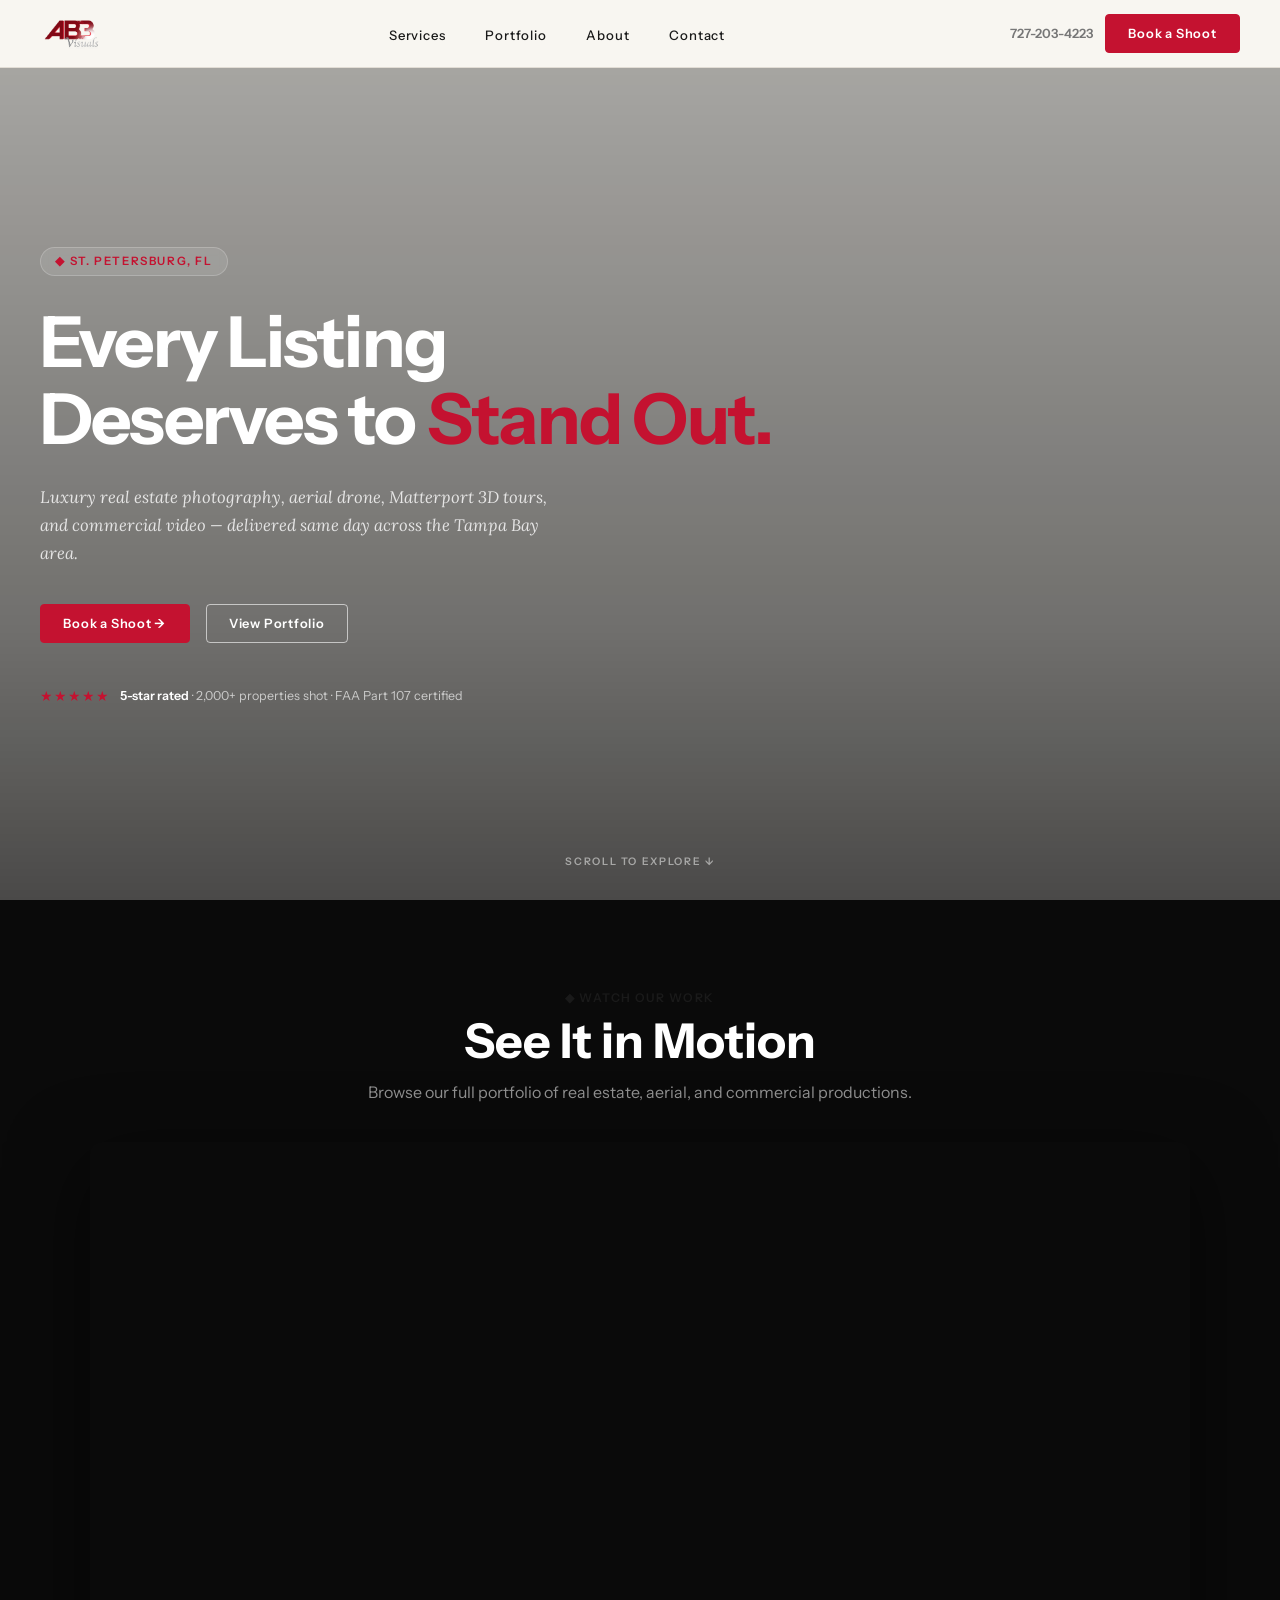
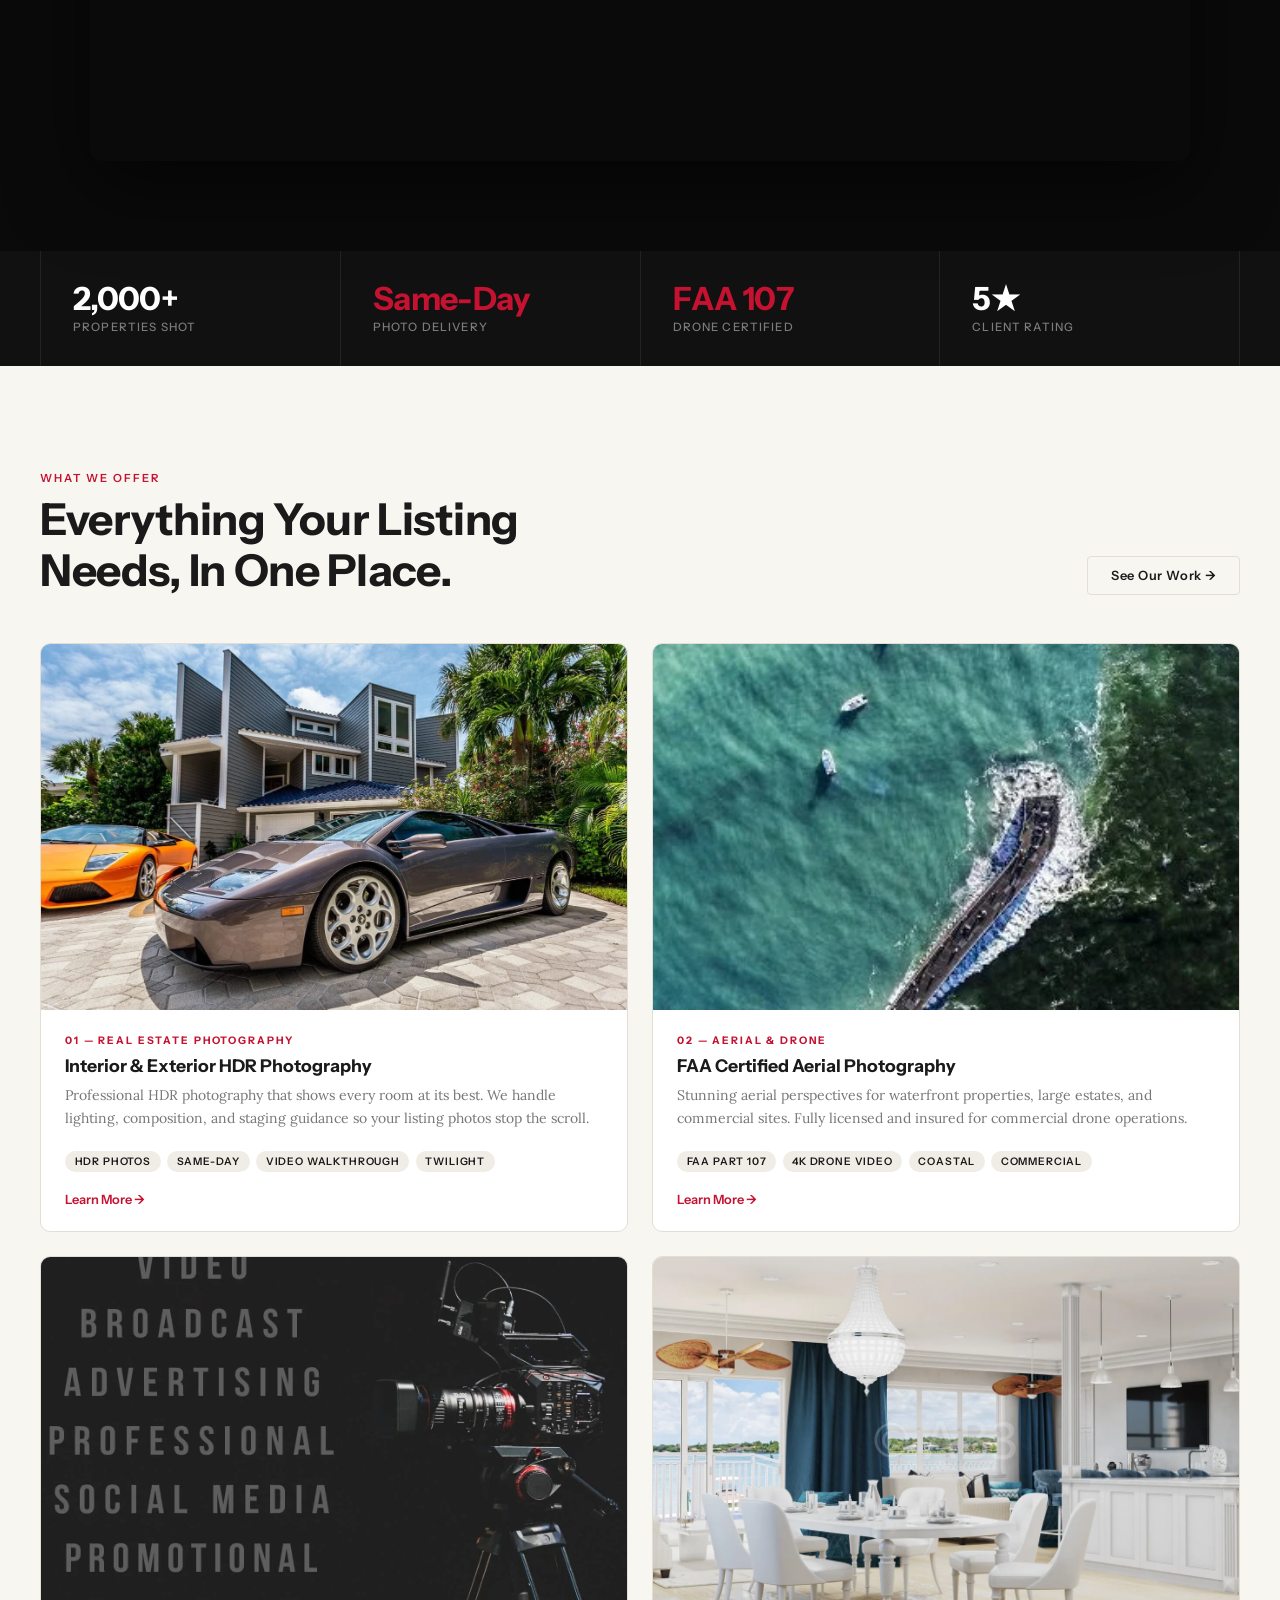
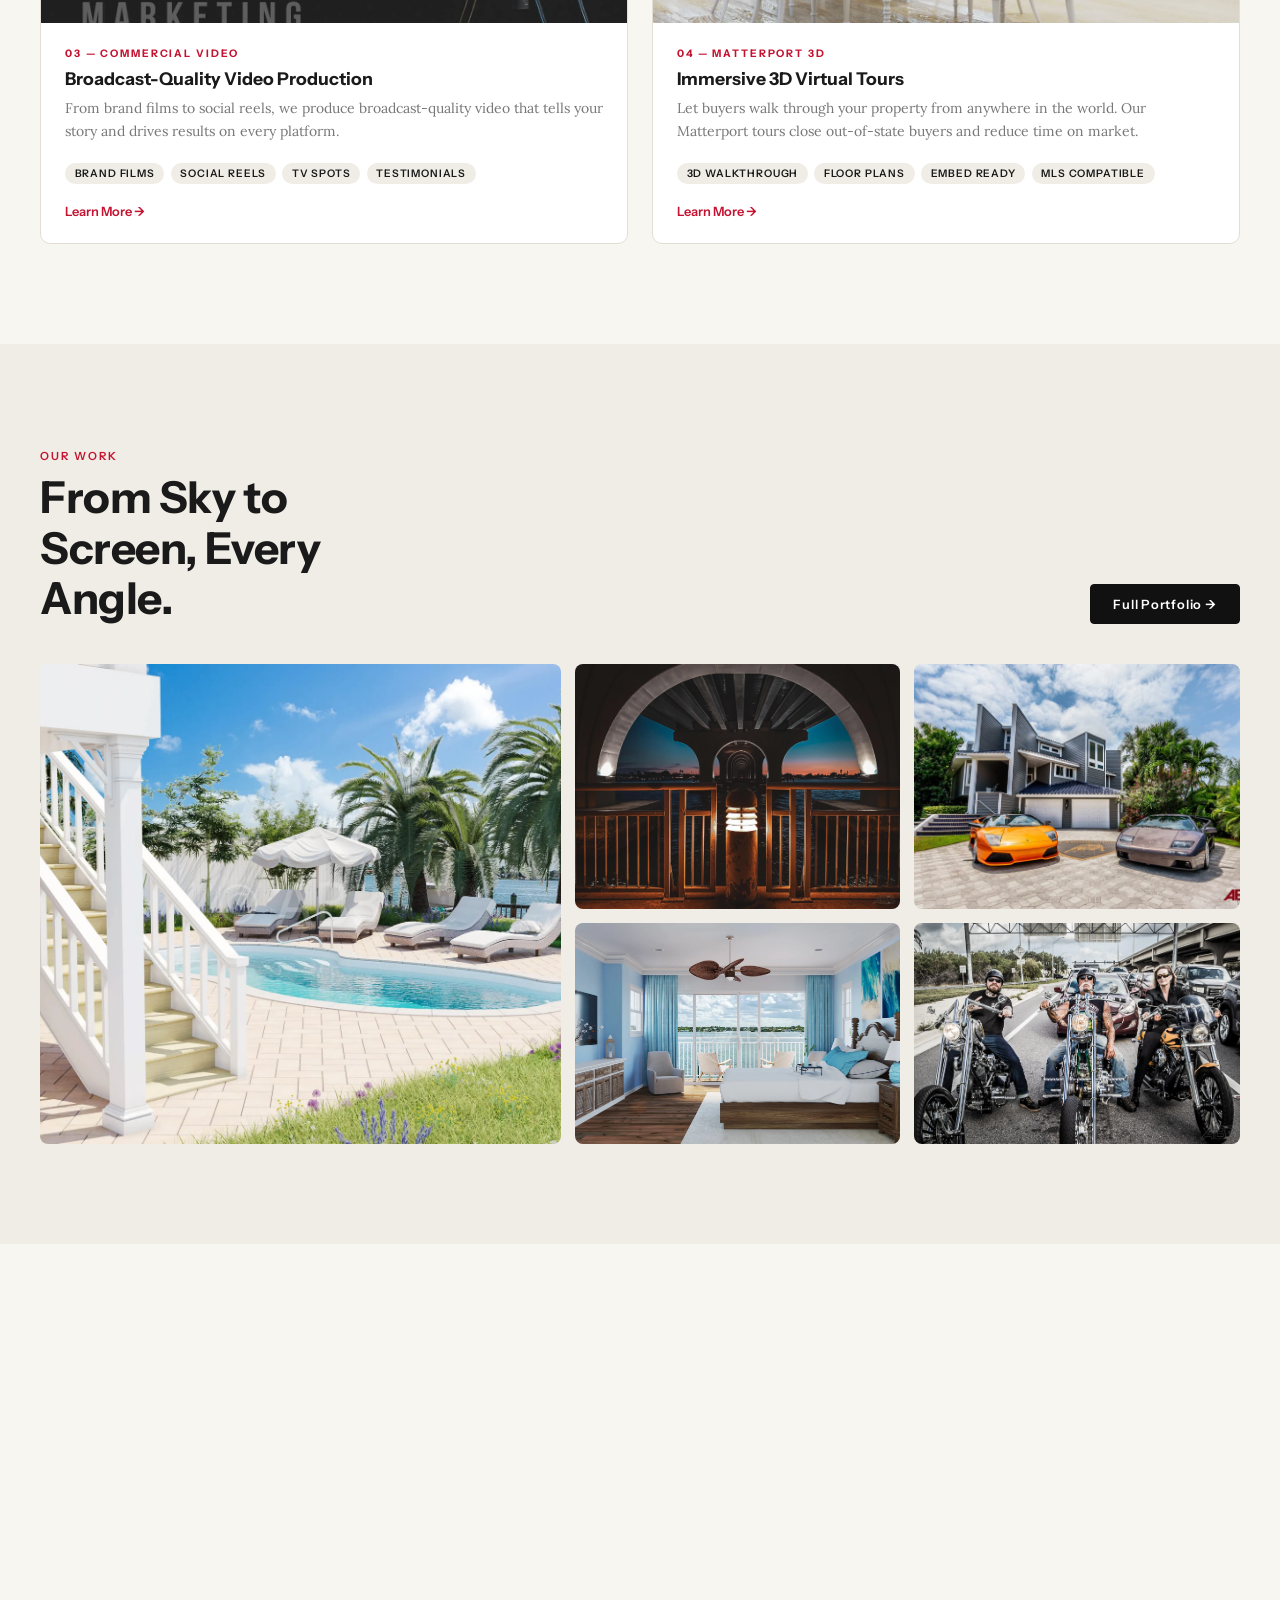
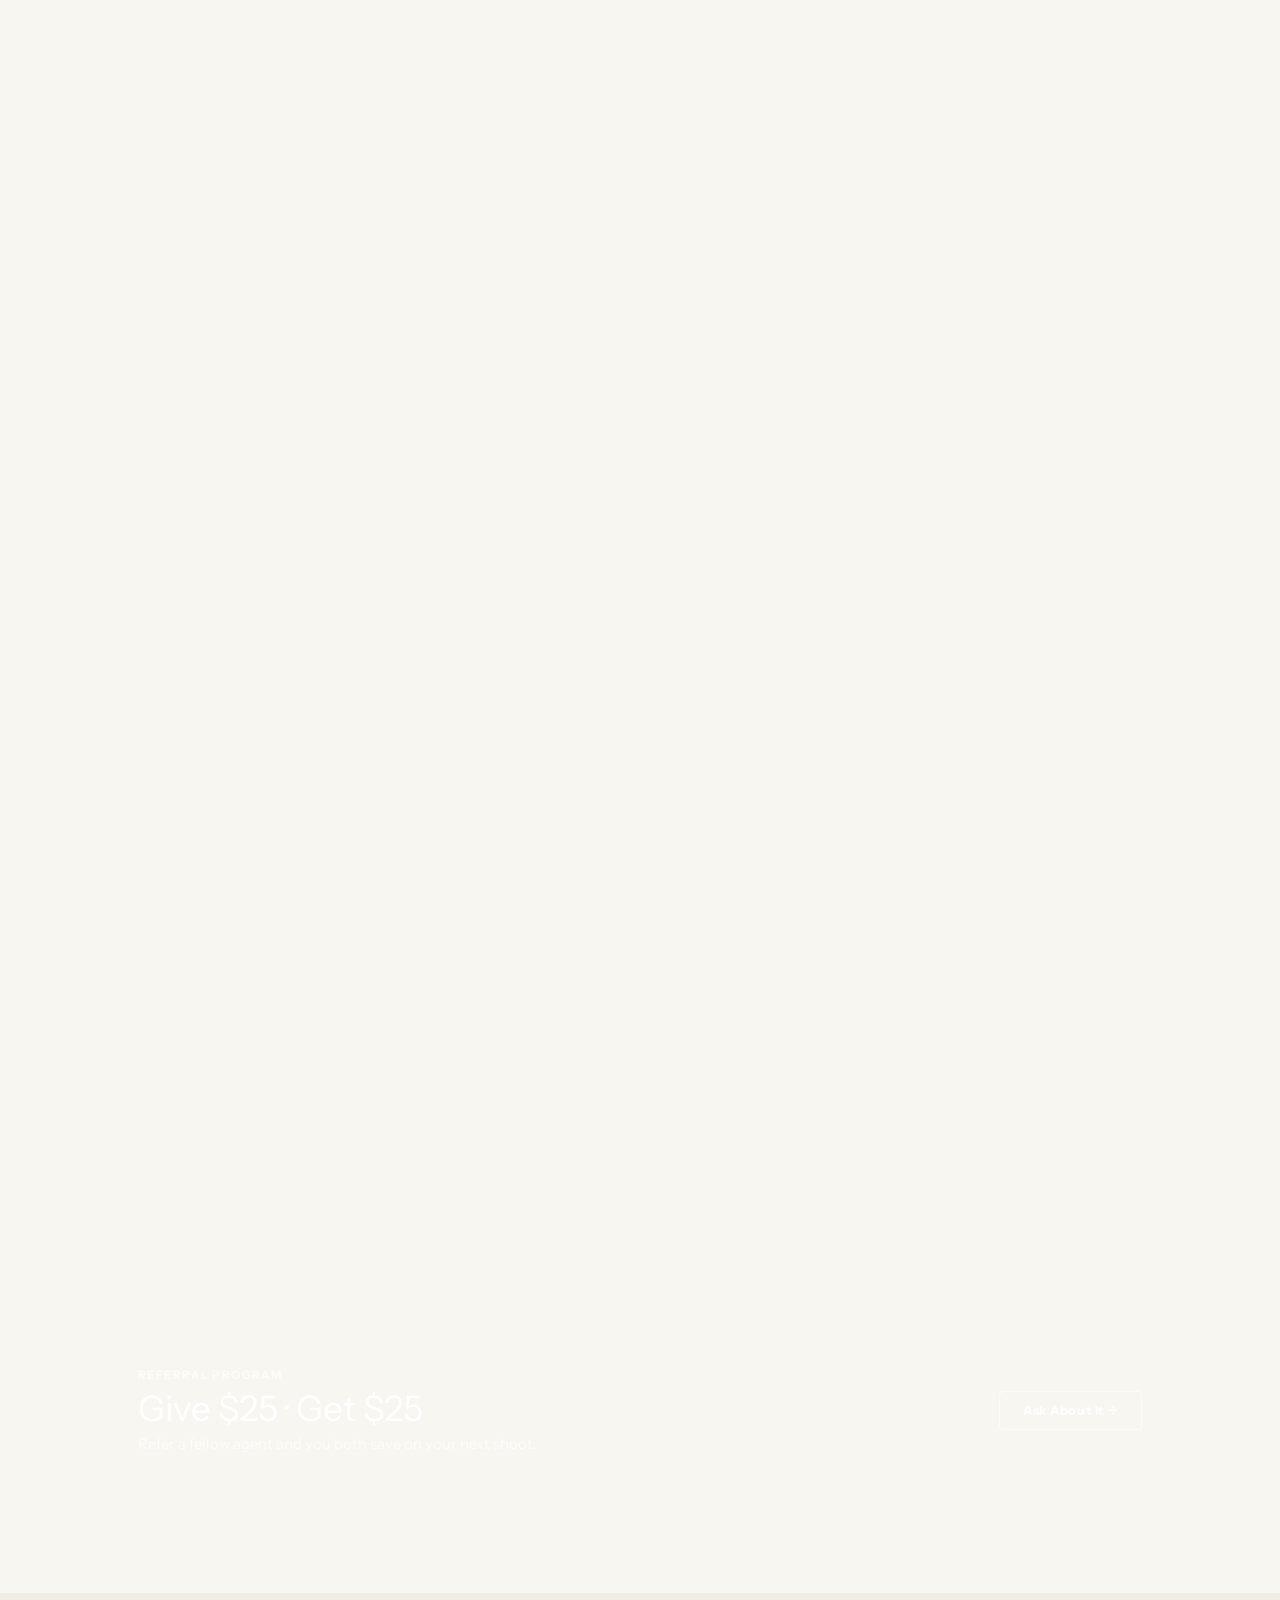
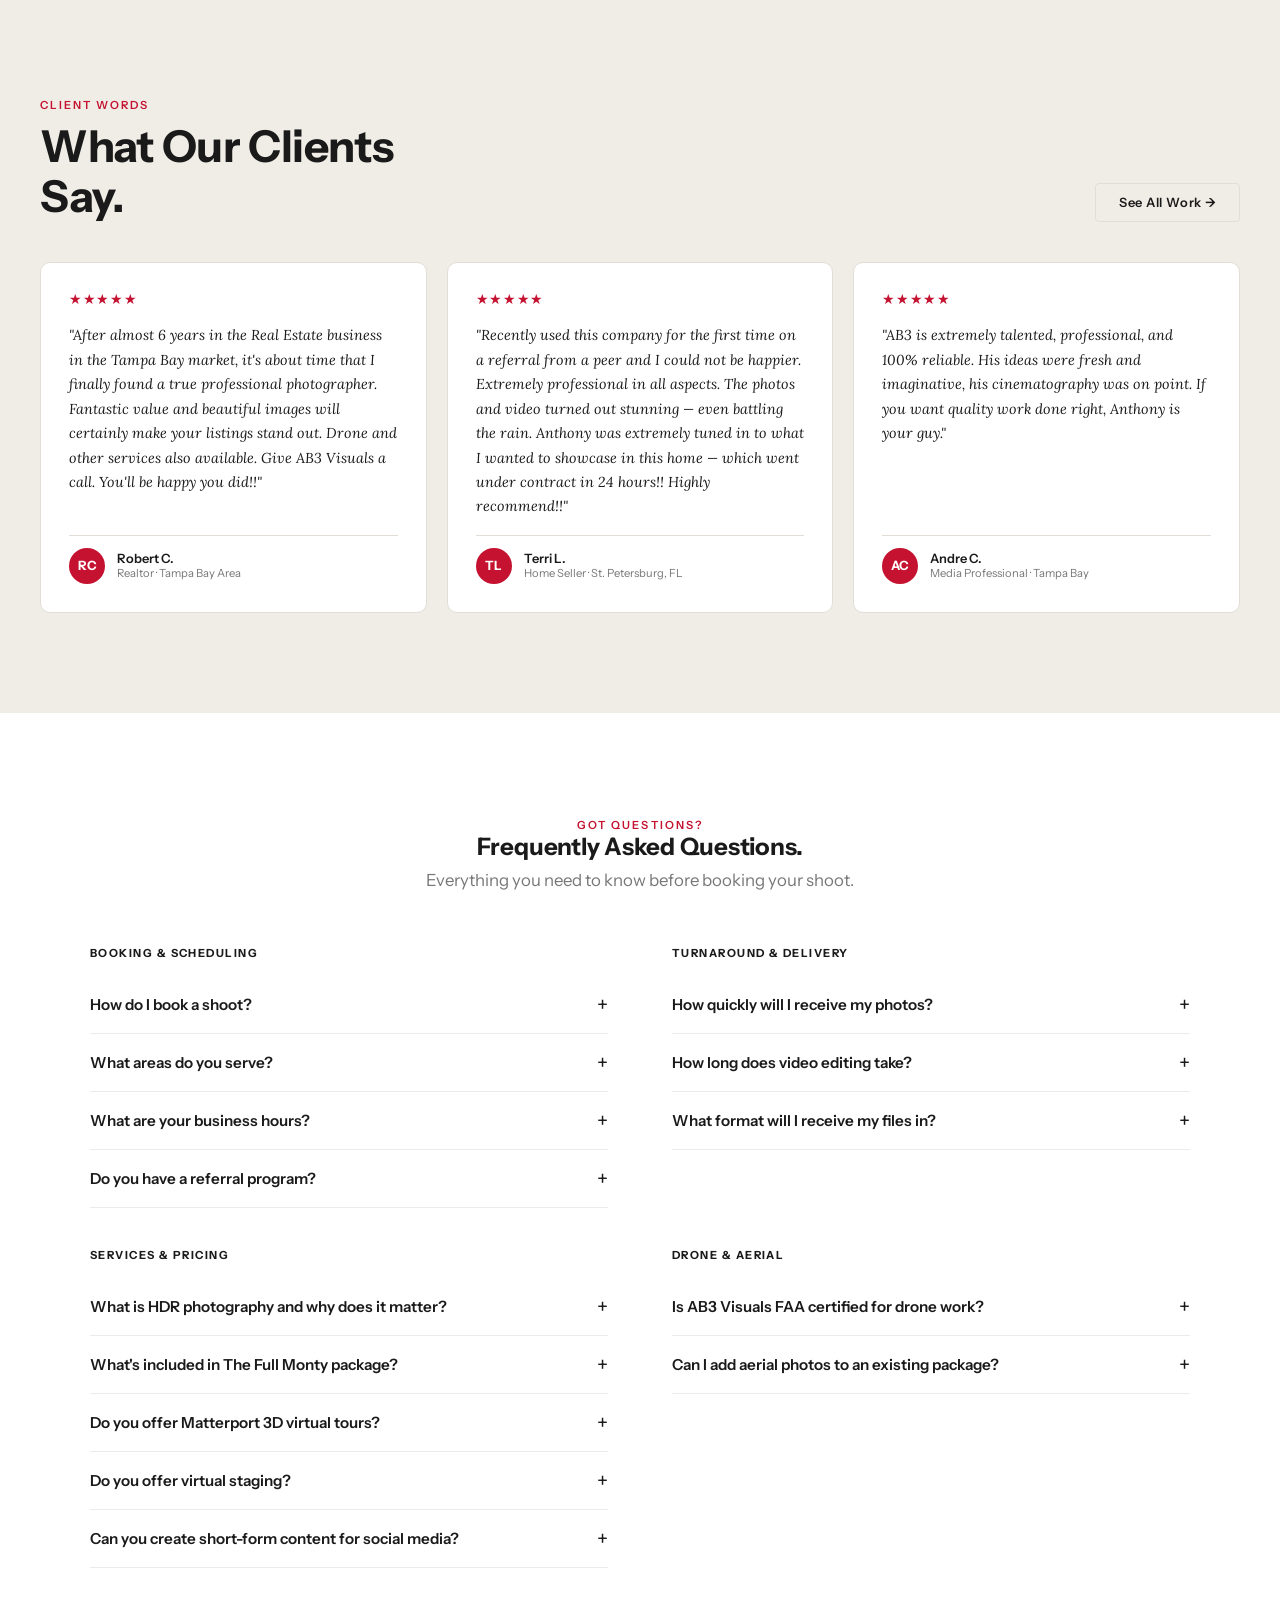
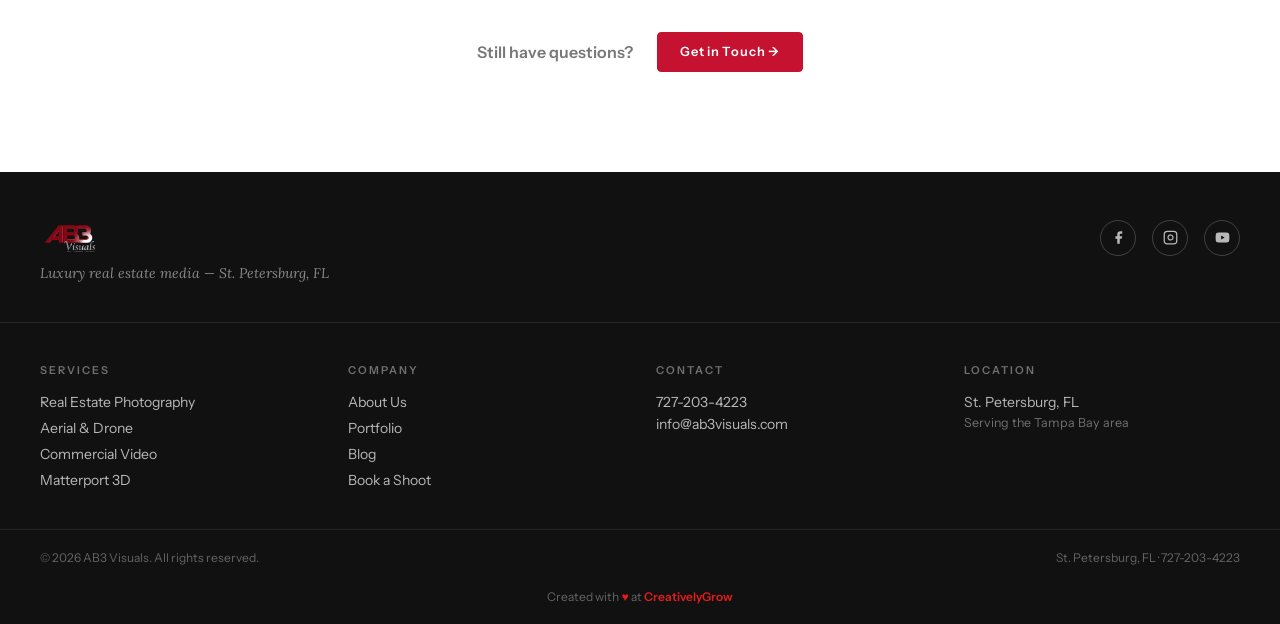
==== commit c25725cf: "Add Blog link to footer Company column across all pages Co-Authored-By: Claude Sonnet 4.6 <noreply@a" ====
--- a/index.html
+++ b/index.html
@@ -500,7 +500,7 @@
       </div>
       <div>
         <p class="footer__col-head">Company</p>
-        <nav class="footer__col-links"><a href="about.html">About Us</a><a href="portfolio.html">Portfolio</a><a href="contact.html">Book a Shoot</a></nav>
+        <nav class="footer__col-links"><a href="about.html">About Us</a><a href="portfolio.html">Portfolio</a><a href="blog.html">Blog</a><a href="contact.html">Book a Shoot</a></nav>
       </div>
       <div>
         <p class="footer__col-head">Contact</p>
